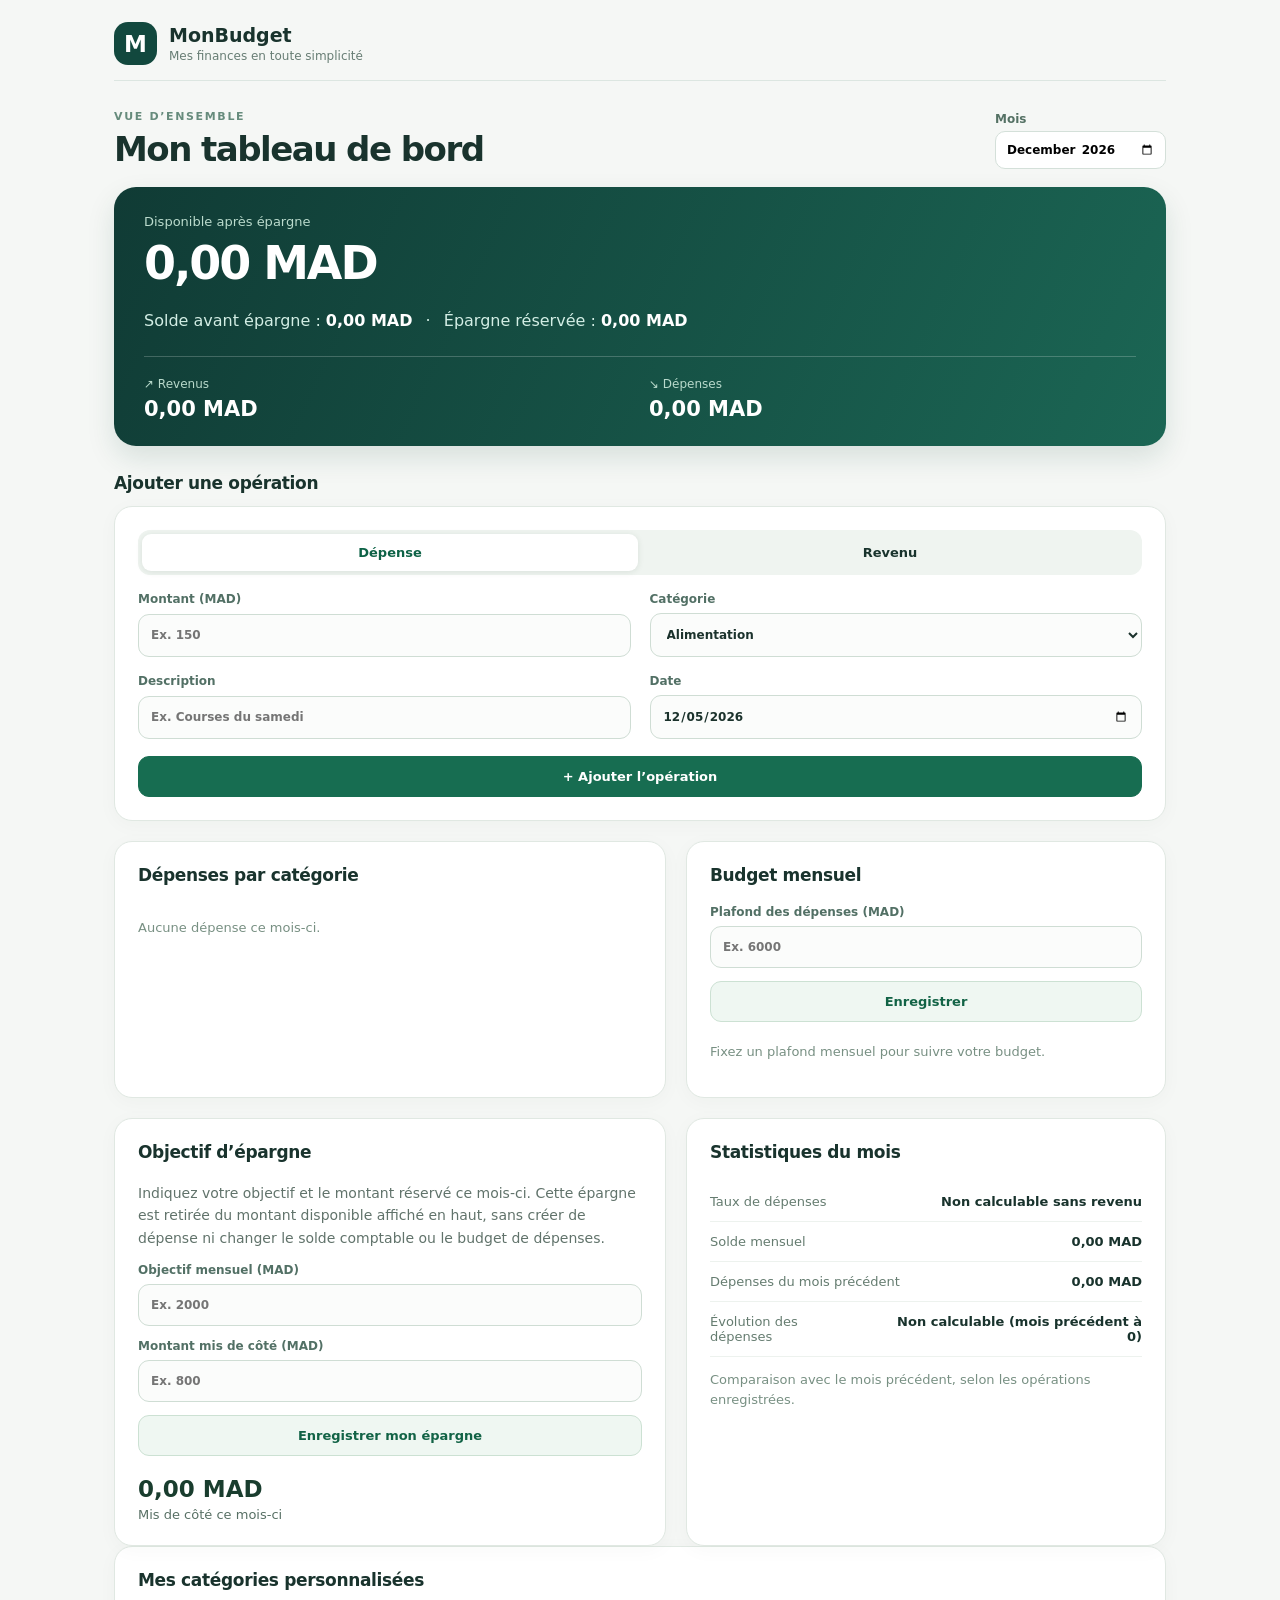
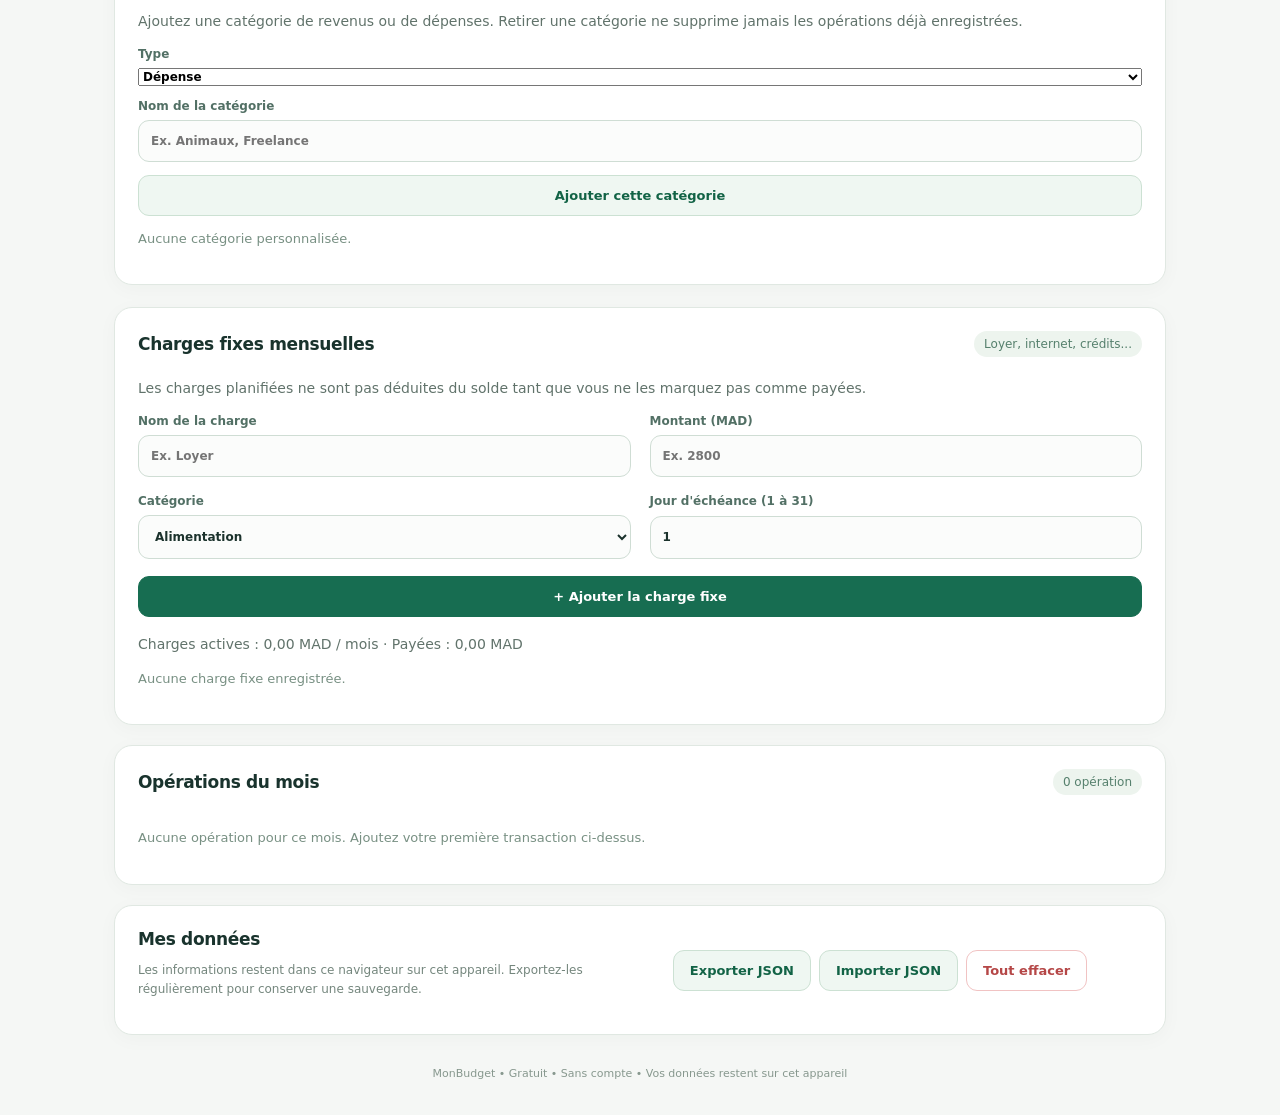
==== index.html @ 19fc78a8 "MonBudget v1.5: in-app editing and synced recurring payments" ====
<!doctype html>
<html lang="fr">
<head>
  <meta charset="utf-8">
  <meta name="viewport" content="width=device-width, initial-scale=1, viewport-fit=cover">
  <meta name="theme-color" content="#103b35">
  <meta name="description" content="MonBudget : revenus, dépenses et budgets mensuels, sans abonnement.">
  <meta name="apple-mobile-web-app-capable" content="yes">
  <meta name="apple-mobile-web-app-status-bar-style" content="default">
  <meta name="apple-mobile-web-app-title" content="MonBudget">
  <link rel="manifest" href="./manifest.webmanifest">
  <link rel="icon" href="./icons/icon-192.png" sizes="192x192">
  <link rel="apple-touch-icon" href="./icons/icon-192.png">
  <link rel="stylesheet" href="./styles.css">
  <title>MonBudget — finances personnelles v1.5</title>
  <script src="./app.js" defer></script>
</head>
<body>
  <div class="app-shell">
    <header class="topbar">
      <div class="brand-mark" aria-hidden="true">M</div>
      <div><strong>MonBudget</strong><small>Mes finances en toute simplicité</small></div>
      <button class="icon-btn" id="installBtn" hidden type="button">Installer</button>
    </header>
    <main>
      <section class="headline">
        <div><p class="eyebrow">VUE D’ENSEMBLE</p><h1>Mon tableau de bord</h1></div>
        <label class="month-wrap">Mois <input id="month" type="month" aria-label="Mois à afficher"></label>
      </section>
      <section class="hero" aria-label="Solde mensuel">
        <div class="hero-label">Disponible après épargne</div><div class="hero-value" id="availableBalance">0,00 MAD</div><div class="hero-detail">Solde avant épargne : <strong id="balance">0,00 MAD</strong> <span aria-hidden="true">·</span> Épargne réservée : <strong id="reservedSavings">0,00 MAD</strong></div>
        <div class="hero-pair"><div><span>↗ Revenus</span><strong id="incomeTotal">0,00 MAD</strong></div><div><span>↘ Dépenses</span><strong id="expenseTotal">0,00 MAD</strong></div></div>
      </section>
      <div class="section-title"><h2>Ajouter une opération</h2></div>
      <form id="transactionForm" class="panel form-grid">
        <div class="segmented" role="group" aria-label="Type d'opération">
          <label><input type="radio" name="type" value="expense" checked><span>Dépense</span></label>
          <label><input type="radio" name="type" value="income"><span>Revenu</span></label>
        </div>
        <label>Montant (MAD)<input id="amount" name="amount" type="number" min="0.01" step="0.01" inputmode="decimal" placeholder="Ex. 150" required></label>
        <label>Catégorie<select id="category" name="category" required></select></label>
        <label>Description<input id="description" name="description" type="text" maxlength="100" placeholder="Ex. Courses du samedi"></label>
        <label>Date<input id="date" name="date" type="date" required></label>
        <button class="primary" type="submit">+ Ajouter l’opération</button>
        <p id="formMessage" class="form-message" role="status" aria-live="polite"></p>
      </form>
      <section class="two-cols">
        <div class="panel"><div class="section-title compact"><h2>Dépenses par catégorie</h2></div><div id="categoryChart" class="category-chart"></div></div>
        <div class="panel"><div class="section-title compact"><h2>Budget mensuel</h2></div>
          <form id="budgetForm" class="budget-form"><label>Plafond des dépenses (MAD)<input id="budgetAmount" min="0" step="0.01" type="number" inputmode="decimal" placeholder="Ex. 6000"></label><button type="submit" class="secondary">Enregistrer</button></form>
          <div id="budgetStatus" class="budget-status"></div>
        </div>
      </section>
      <section class="two-cols improvements">
        <div class="panel"><div class="section-title compact"><h2>Objectif d’épargne</h2></div>
          <p class="recurring-help">Indiquez votre objectif et le montant réservé ce mois-ci. Cette épargne est retirée du montant disponible affiché en haut, sans créer de dépense ni changer le solde comptable ou le budget de dépenses.</p>
          <form id="savingsForm" class="budget-form">
            <label>Objectif mensuel (MAD)<input id="savingsGoal" type="number" min="0" step="0.01" inputmode="decimal" placeholder="Ex. 2000"></label>
            <label>Montant mis de côté (MAD)<input id="savingsSaved" type="number" min="0" step="0.01" inputmode="decimal" placeholder="Ex. 800"></label>
            <button class="secondary" type="submit">Enregistrer mon épargne</button>
          </form><p id="savingsMessage" class="form-message" role="status" aria-live="polite"></p><div id="savingsStatus" class="budget-status" aria-live="polite"></div>
        </div>
        <div class="panel"><div class="section-title compact"><h2>Statistiques du mois</h2></div>
          <div id="monthlyStats" class="monthly-stats" aria-live="polite"></div>
        </div>
      </section>
      <section class="panel" aria-label="Catégories personnalisées"><div class="section-title compact"><h2>Mes catégories personnalisées</h2></div><p class="recurring-help">Ajoutez une catégorie de revenus ou de dépenses. Retirer une catégorie ne supprime jamais les opérations déjà enregistrées.</p><form id="customCategoryForm" class="budget-form"><label>Type<select id="customCategoryType"><option value="expense">Dépense</option><option value="income">Revenu</option></select></label><label>Nom de la catégorie<input id="customCategoryName" maxlength="60" required placeholder="Ex. Animaux, Freelance"></label><button class="secondary" type="submit">Ajouter cette catégorie</button></form><div id="customCategoriesList"></div></section>
      <section class="panel recurring-panel" aria-label="Charges fixes mensuelles">
        <div class="section-title compact"><h2>Charges fixes mensuelles</h2><span class="count">Loyer, internet, crédits...</span></div>
        <p class="recurring-help">Les charges planifiées ne sont pas déduites du solde tant que vous ne les marquez pas comme payées.</p>
        <form id="recurringForm" class="form-grid">
          <label>Nom de la charge<input id="recurringName" required maxlength="80" placeholder="Ex. Loyer"></label>
          <label>Montant (MAD)<input id="recurringAmount" type="number" inputmode="decimal" step="0.01" min="0.01" required placeholder="Ex. 2800"></label>
          <label>Catégorie<select id="recurringCategory"></select></label>
          <label>Jour d'échéance (1 à 31)<input id="recurringDay" type="number" min="1" max="31" value="1" required></label>
          <button class="primary" type="submit">+ Ajouter la charge fixe</button>
        </form>
        <p id="recurringMessage" role="status" aria-live="polite"></p>
        <div id="recurringList" class="recurring-list"></div>
      </section>
      <section class="panel transactions-panel"><div class="section-title compact"><h2>Opérations du mois</h2><span id="count" class="count"></span></div>
        <div id="transactions" class="transactions"></div>
      </section>
      <section class="panel settings"><div><h2>Mes données</h2><p>Les informations restent dans ce navigateur sur cet appareil. Exportez-les régulièrement pour conserver une sauvegarde.</p></div>
        <div class="settings-actions"><button id="exportBtn" class="secondary" type="button">Exporter JSON</button><label class="secondary file-button" for="importFile">Importer JSON</label><input id="importFile" type="file" accept=".json,application/json" hidden><button id="clearBtn" class="danger" type="button">Tout effacer</button></div>
        <p id="dataMessage" role="status" aria-live="polite"></p>
      </section>
    </main>
    <footer>MonBudget • Gratuit • Sans compte • Vos données restent sur cet appareil</footer>
  </div>
</body>
</html>
---- styles.css ----
:root{font-family:Inter,system-ui,-apple-system,BlinkMacSystemFont,"Segoe UI",sans-serif;color:#19332d;background:#f5f7f5;font-synthesis:none}*{box-sizing:border-box}body{margin:0}button,input,select{font:inherit}button{cursor:pointer}button:focus-visible,input:focus-visible,select:focus-visible{outline:3px solid #e7aa3c;outline-offset:2px}.app-shell{max-width:1100px;margin:auto;padding:0 24px}.topbar{display:flex;align-items:center;gap:12px;padding:22px 0 15px;border-bottom:1px solid #dce6e1}.brand-mark{height:43px;width:43px;display:grid;place-items:center;border-radius:14px;background:#12483e;color:white;font-size:23px;font-weight:800}.topbar strong,.topbar small{display:block}.topbar strong{font-size:19px}.topbar small{font-size:12px;color:#677d74;margin-top:3px}.icon-btn{margin-left:auto;border:1px solid #c7d8cf;border-radius:10px;background:white;padding:9px 12px;font-weight:600}.headline{display:flex;align-items:end;justify-content:space-between;gap:18px;margin:29px 0 18px}.eyebrow{font-size:11px;letter-spacing:.15em;color:#668b7c;font-weight:800;margin:0 0 6px}h1{font-size:clamp(24px,3vw,34px);letter-spacing:-.045em;margin:0}h2{font-size:17px;letter-spacing:-.02em;margin:0}.month-wrap{font-size:12px;font-weight:700;color:#547164;display:grid;gap:5px}.month-wrap input{background:white;border:1px solid #d4e0d9;border-radius:10px;padding:10px;max-width:175px}.hero{background:linear-gradient(115deg,#103b35,#1b6654);color:white;border-radius:22px;padding:27px 30px 25px;box-shadow:0 12px 28px #104b3720}.hero-label{color:#bbdbcd;font-size:13px}.hero-value{font-size:clamp(31px,5vw,46px);font-weight:800;letter-spacing:-.045em;margin:7px 0 24px;overflow-wrap:anywhere}.hero-pair{display:grid;grid-template-columns:1fr 1fr;gap:18px;border-top:1px solid #ffffff35;padding-top:20px}.hero-pair div{display:grid;gap:6px}.hero-pair span{font-size:12px;color:#b9dacc}.hero-pair strong{font-size:clamp(16px,2.4vw,21px)}.section-title{display:flex;justify-content:space-between;align-items:center;margin:27px 0 13px}.section-title.compact{margin:0 0 20px}.panel{background:white;border-radius:18px;border:1px solid #e0e8e2;padding:23px;box-shadow:0 4px 20px #193a2708}.form-grid{display:grid;grid-template-columns:repeat(2,minmax(0,1fr));gap:17px 19px}.form-grid label:not(.segmented label),.budget-form label{display:grid;gap:7px;font-size:12px;color:#527065;font-weight:700}.form-grid input:not([type=radio]),.form-grid select,.budget-form input{width:100%;background:#fbfcfb;border:1px solid #cfddd4;border-radius:11px;padding:13px 12px;color:#1b322c;min-width:0}.segmented{grid-column:1/-1;display:grid;grid-template-columns:1fr 1fr;background:#eff4f0;border-radius:12px;padding:4px;gap:4px}.segmented label{position:relative;text-align:center}.segmented input{position:absolute;opacity:0}.segmented span{display:block;padding:11px;border-radius:9px;font-weight:700;font-size:13px}.segmented input:checked+span{background:white;box-shadow:0 1px 6px #203e281a;color:#0d6246}.segmented input:focus-visible+span{outline:3px solid #e7aa3c}.primary,.secondary,.danger{border-radius:11px;padding:12px 16px;font-weight:700;font-size:13px}.primary{grid-column:1/-1;background:#176d51;border:1px solid #176d51;color:white}.primary:hover{background:#105940}.secondary{background:#eff7f2;color:#126346;border:1px solid #cce1d3}.danger{background:white;color:#b54747;border:1px solid #f1c3c3}.form-message{grid-column:1/-1;margin:0;font-size:13px;color:#176d51;min-height:0}.form-message:empty{display:none}.two-cols{display:grid;grid-template-columns:1.15fr 1fr;gap:20px;margin-top:20px}.category-chart{display:grid;gap:15px}.chart-item{display:grid;gap:7px}.chart-meta{display:flex;align-items:center;justify-content:space-between;gap:8px;font-size:13px}.chart-meta strong{font-size:12px}.track{height:9px;background:#edf2ee;border-radius:20px;overflow:hidden}.track-fill{height:100%;border-radius:20px;background:#218567}.budget-form{display:grid;gap:13px}.budget-status{margin-top:20px;font-size:13px;color:#587065}.budget-status strong{display:block;font-size:23px;color:#193d2e;margin-bottom:5px}.budget-status .track{margin-top:12px}.budget-status .over{background:#d95151}.transactions-panel{margin-top:20px}.count{background:#edf4ee;color:#56806d;font-size:12px;padding:6px 10px;border-radius:20px}.transactions{display:grid}.transaction{display:flex;align-items:center;gap:12px;border-top:1px solid #edf2ef;padding:13px 0}.transaction:first-child{border-top:0}.txn-icon{width:40px;height:40px;border-radius:12px;display:grid;place-items:center;background:#edf5ef;font-size:18px;flex-shrink:0}.txn-info{flex:1;min-width:0}.txn-info strong{display:block;font-size:13px;overflow-wrap:anywhere}.txn-info small{display:block;color:#799085;margin-top:5px;font-size:11px}.txn-value{font-size:13px;font-weight:800;white-space:nowrap}.txn-value.income{color:#15815d}.txn-value.expense{color:#b05f4b}.delete-btn{background:transparent;color:#7d9389;border:0;padding:8px;font-size:18px}.empty{color:#789083;font-size:13px;line-height:1.5}.settings{margin:20px 0;display:flex;justify-content:space-between;gap:22px;flex-wrap:wrap}.settings p{color:#74867d;font-size:12px;line-height:1.6;max-width:480px}.settings-actions{display:flex;align-items:center;flex-wrap:wrap;gap:8px}.file-button{display:inline-block;cursor:pointer}footer{text-align:center;font-size:11px;color:#87988e;padding:12px 0 35px}@media(max-width:680px){.app-shell{padding:0 15px}.topbar{padding-top:15px}.headline{align-items:start;flex-direction:column;margin:24px 0 18px}.month-wrap{width:100%}.month-wrap input{max-width:none;width:100%}.hero{padding:24px 21px}.hero-pair{gap:8px}.form-grid,.two-cols{grid-template-columns:1fr}.panel{padding:18px}.settings-actions{width:100%}.settings-actions>*{flex:1;text-align:center}.txn-value{font-size:12px}.transaction{gap:8px}.txn-icon{width:34px;height:34px}}@media(prefers-reduced-motion:no-preference){button,.track-fill{transition:background .2s ease,width .25s ease}}

.recurring-panel{margin-top:22px}.recurring-help{color:#61736b;font-size:14px;line-height:1.6}.recurring-list{margin-top:16px}.recurring-item{display:flex;align-items:center;justify-content:space-between;gap:14px;padding:16px 0;border-top:1px solid #e5eae7}.recurring-details{display:grid;gap:5px}.recurring-details small{color:#65766e}.recurring-actions{display:flex;gap:7px;flex-wrap:wrap;justify-content:flex-end}.recurring-actions button{font-size:12px;padding:8px 10px}.recurring-actions button:disabled{opacity:.55;cursor:default}@media(max-width:700px){.recurring-item{align-items:flex-start;flex-direction:column}.recurring-actions{justify-content:flex-start}}

.improvements{margin-top:20px}.monthly-stats{display:grid;gap:0}.stat-row{display:flex;align-items:baseline;justify-content:space-between;gap:14px;padding:12px 0;border-bottom:1px solid #edf2ee;font-size:13px}.stat-row span{color:#657c70}.stat-row strong{text-align:right;font-weight:750}.monthly-stats .empty{margin-bottom:0}

.hero-detail{font-size:clamp(13px,2.5vw,16px);color:#d3eee5;margin:-6px 0 22px;line-height:1.6}.hero-detail strong{color:#fff}.hero-detail span{padding:0 8px}@media(max-width:600px){.hero-detail span{display:none}.hero-detail strong{display:inline-block;margin-right:12px}}

.category-custom-row{display:flex;justify-content:space-between;align-items:center;gap:12px;padding:10px 0;border-bottom:1px solid #e4ebe7}.category-custom-row button{width:auto;flex-shrink:0}
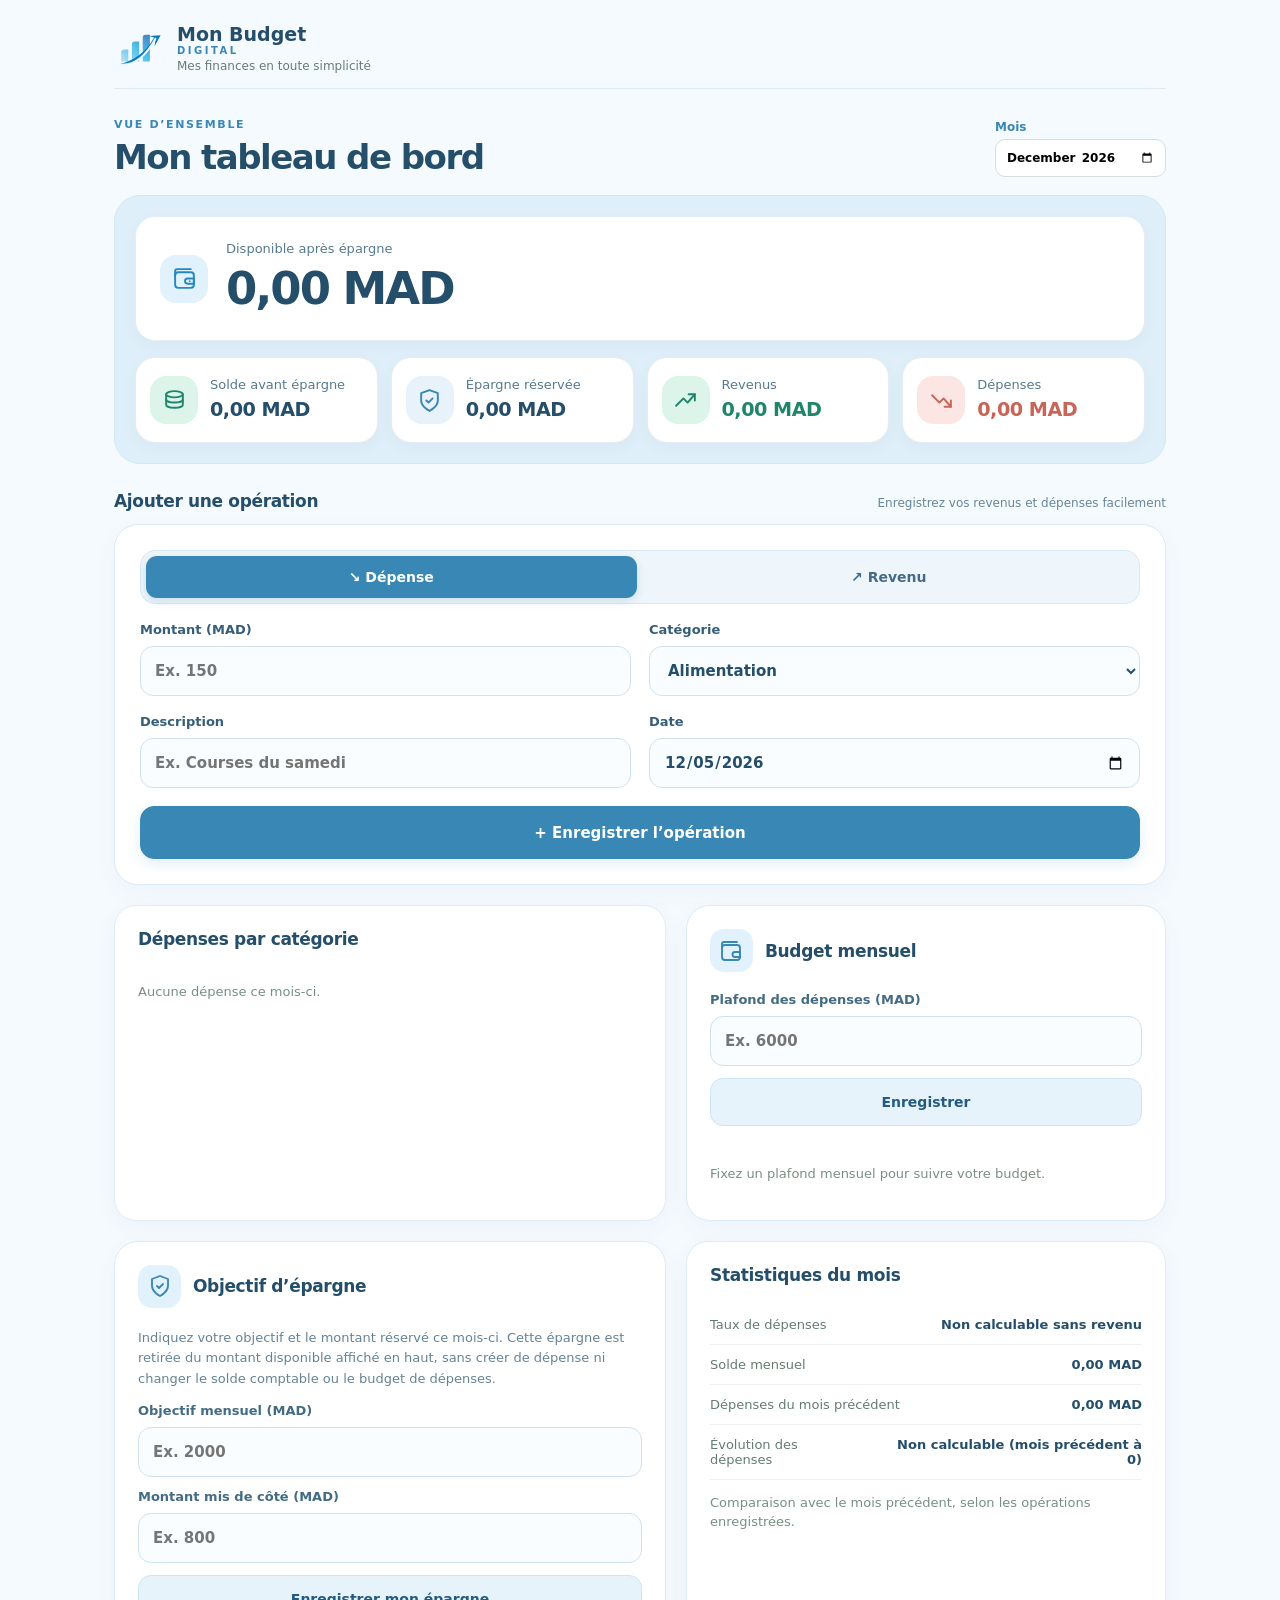
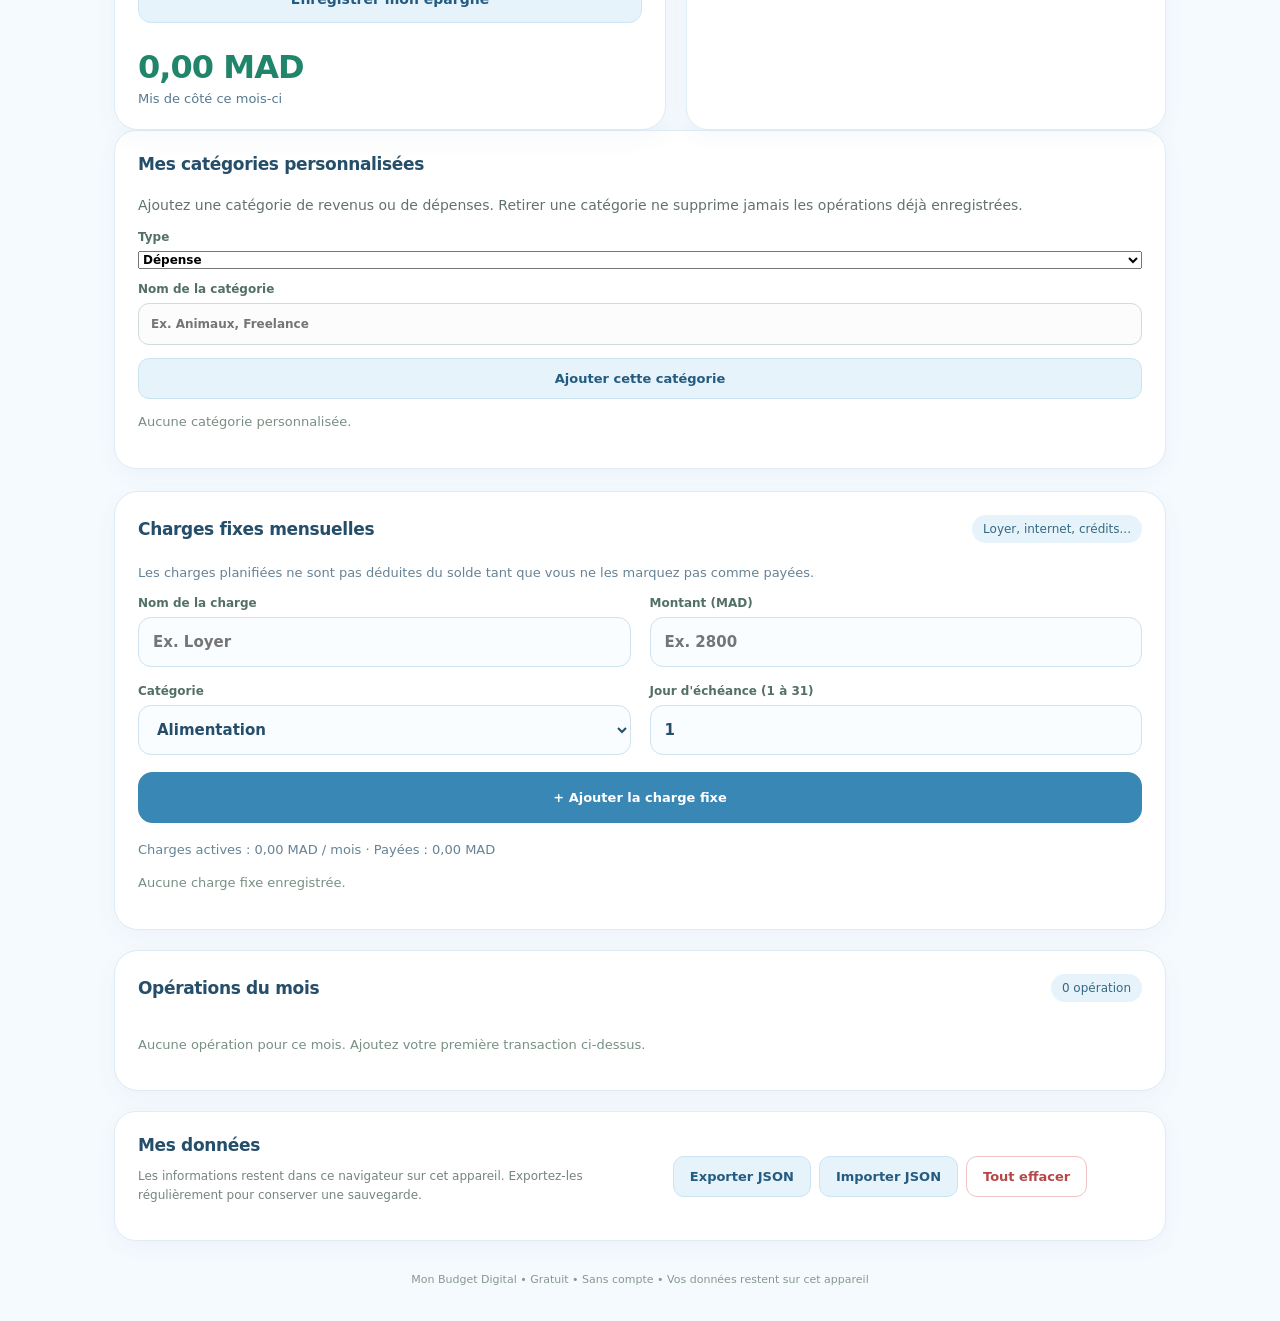
==== commit fb7a7fab: "Release Mon Budget Digital v1.6 mobile design, preserve data" ====
--- a/index.html
+++ b/index.html
@@ -3,23 +3,26 @@
 <head>
   <meta charset="utf-8">
   <meta name="viewport" content="width=device-width, initial-scale=1, viewport-fit=cover">
-  <meta name="theme-color" content="#103b35">
-  <meta name="description" content="MonBudget : revenus, dépenses et budgets mensuels, sans abonnement.">
+  <meta name="theme-color" content="#f5fafe">
+  <meta name="description" content="Mon Budget Digital : revenus, dépenses, épargne et budgets personnels.">
   <meta name="apple-mobile-web-app-capable" content="yes">
   <meta name="apple-mobile-web-app-status-bar-style" content="default">
-  <meta name="apple-mobile-web-app-title" content="MonBudget">
+  <meta name="apple-mobile-web-app-title" content="Mon Budget Digital">
+  
+  
+  
   <link rel="manifest" href="./manifest.webmanifest">
-  <link rel="icon" href="./icons/icon-192.png" sizes="192x192">
+  <link rel="icon" type="image/svg+xml" href="./logo.svg">
   <link rel="apple-touch-icon" href="./icons/icon-192.png">
-  <link rel="stylesheet" href="./styles.css">
-  <title>MonBudget — finances personnelles v1.5</title>
-  <script src="./app.js" defer></script>
+  <link rel="stylesheet" href="./styles.css?v=1.6.8">
+  <title>Mon Budget Digital — finances personnelles v1.6</title>
+  <script src="./app.js?v=1.6.8" defer></script>
 </head>
 <body>
   <div class="app-shell">
     <header class="topbar">
-      <div class="brand-mark" aria-hidden="true">M</div>
-      <div><strong>MonBudget</strong><small>Mes finances en toute simplicité</small></div>
+      <div class="brand-mark" aria-hidden="true"><img src="./logo.svg" alt=""></div>
+      <div><strong>Mon Budget <span class="brand-digital">DIGITAL</span></strong><small>Mes finances en toute simplicité</small></div>
       <button class="icon-btn" id="installBtn" hidden type="button">Installer</button>
     </header>
     <main>
@@ -27,32 +30,40 @@
         <div><p class="eyebrow">VUE D’ENSEMBLE</p><h1>Mon tableau de bord</h1></div>
         <label class="month-wrap">Mois <input id="month" type="month" aria-label="Mois à afficher"></label>
       </section>
-      <section class="hero" aria-label="Solde mensuel">
-        <div class="hero-label">Disponible après épargne</div><div class="hero-value" id="availableBalance">0,00 MAD</div><div class="hero-detail">Solde avant épargne : <strong id="balance">0,00 MAD</strong> <span aria-hidden="true">·</span> Épargne réservée : <strong id="reservedSavings">0,00 MAD</strong></div>
-        <div class="hero-pair"><div><span>↗ Revenus</span><strong id="incomeTotal">0,00 MAD</strong></div><div><span>↘ Dépenses</span><strong id="expenseTotal">0,00 MAD</strong></div></div>
-      </section>
-      <div class="section-title"><h2>Ajouter une opération</h2></div>
-      <form id="transactionForm" class="panel form-grid">
+      <section class="hero mbd-cards" aria-label="Solde mensuel">
+  <div class="mbd-primary-card">
+    <span class="mbd-card-icon" aria-hidden="true"><svg viewBox="0 0 24 24" aria-hidden="true"><rect x="3" y="6" width="18" height="15" rx="3"/><path d="M3 9V5a2 2 0 0 1 2-2h13"/><path d="M15 12h6v5h-6a2 2 0 0 1 0-5Z"/><path d="M17 14.5h.01"/></svg></span>
+    <div class="mbd-card-content"><div class="hero-label">Disponible après épargne</div><div class="hero-value" id="availableBalance">0,00 MAD</div></div>
+  </div>
+  <div class="mbd-card-grid">
+    <div class="mbd-stat-card"><span class="mbd-card-icon balance-icon" aria-hidden="true"><svg viewBox="0 0 24 24" aria-hidden="true"><ellipse cx="12" cy="6" rx="8" ry="3"/><path d="M4 6v5c0 1.7 3.6 3 8 3s8-1.3 8-3V6"/><path d="M4 11v5c0 1.7 3.6 3 8 3s8-1.3 8-3v-5"/></svg></span><div class="mbd-card-content"><span>Solde avant épargne</span><strong id="balance">0,00 MAD</strong></div></div>
+    <div class="mbd-stat-card"><span class="mbd-card-icon saving-icon" aria-hidden="true"><svg viewBox="0 0 24 24" aria-hidden="true"><path d="M12 22s8-4 8-10V5l-8-3-8 3v7c0 6 8 10 8 10Z"/><path d="m9 12 2 2 4-4"/></svg></span><div class="mbd-card-content"><span>Épargne réservée</span><strong id="reservedSavings">0,00 MAD</strong></div></div>
+    <div class="mbd-stat-card"><span class="mbd-card-icon income-icon" aria-hidden="true"><svg viewBox="0 0 24 24" aria-hidden="true"><path d="m3 17 7-7 4 4 7-8"/><path d="M15 6h6v6"/></svg></span><div class="mbd-card-content"><span>Revenus</span><strong id="incomeTotal">0,00 MAD</strong></div></div>
+    <div class="mbd-stat-card"><span class="mbd-card-icon expense-icon" aria-hidden="true"><svg viewBox="0 0 24 24" aria-hidden="true"><path d="m3 7 7 7 4-4 7 8"/><path d="M15 18h6v-6"/></svg></span><div class="mbd-card-content"><span>Dépenses</span><strong id="expenseTotal">0,00 MAD</strong></div></div>
+  </div>
+</section>
+      <div class="section-title operation-title"><h2>Ajouter une opération</h2><span class="operation-subtitle">Enregistrez vos revenus et dépenses facilement</span></div>
+      <form id="transactionForm" class="panel form-grid operation-form">
         <div class="segmented" role="group" aria-label="Type d'opération">
-          <label><input type="radio" name="type" value="expense" checked><span>Dépense</span></label>
-          <label><input type="radio" name="type" value="income"><span>Revenu</span></label>
+          <label><input type="radio" name="type" value="expense" checked><span>↘ Dépense</span></label>
+          <label><input type="radio" name="type" value="income"><span>↗ Revenu</span></label>
         </div>
         <label>Montant (MAD)<input id="amount" name="amount" type="number" min="0.01" step="0.01" inputmode="decimal" placeholder="Ex. 150" required></label>
         <label>Catégorie<select id="category" name="category" required></select></label>
         <label>Description<input id="description" name="description" type="text" maxlength="100" placeholder="Ex. Courses du samedi"></label>
         <label>Date<input id="date" name="date" type="date" required></label>
-        <button class="primary" type="submit">+ Ajouter l’opération</button>
+        <button class="primary operation-submit" type="submit">+ Enregistrer l’opération</button>
         <p id="formMessage" class="form-message" role="status" aria-live="polite"></p>
       </form>
       <section class="two-cols">
         <div class="panel"><div class="section-title compact"><h2>Dépenses par catégorie</h2></div><div id="categoryChart" class="category-chart"></div></div>
-        <div class="panel"><div class="section-title compact"><h2>Budget mensuel</h2></div>
+        <div class="panel finance-panel finance-budget"><div class="section-title compact finance-heading"><span class="finance-heading-icon" aria-hidden="true"><svg viewBox="0 0 24 24"><rect x="3" y="6" width="18" height="15" rx="3"/><path d="M3 9V5a2 2 0 0 1 2-2h13"/><path d="M16 13h5v5h-5a2.5 2.5 0 0 1 0-5Z"/></svg></span><h2>Budget mensuel</h2></div>
           <form id="budgetForm" class="budget-form"><label>Plafond des dépenses (MAD)<input id="budgetAmount" min="0" step="0.01" type="number" inputmode="decimal" placeholder="Ex. 6000"></label><button type="submit" class="secondary">Enregistrer</button></form>
           <div id="budgetStatus" class="budget-status"></div>
         </div>
       </section>
       <section class="two-cols improvements">
-        <div class="panel"><div class="section-title compact"><h2>Objectif d’épargne</h2></div>
+        <div class="panel finance-panel finance-savings"><div class="section-title compact finance-heading"><span class="finance-heading-icon" aria-hidden="true"><svg viewBox="0 0 24 24"><path d="M12 22s8-4 8-10V5l-8-3-8 3v7c0 6 8 10 8 10Z"/><path d="m9 12 2 2 4-4"/></svg></span><h2>Objectif d’épargne</h2></div>
           <p class="recurring-help">Indiquez votre objectif et le montant réservé ce mois-ci. Cette épargne est retirée du montant disponible affiché en haut, sans créer de dépense ni changer le solde comptable ou le budget de dépenses.</p>
           <form id="savingsForm" class="budget-form">
             <label>Objectif mensuel (MAD)<input id="savingsGoal" type="number" min="0" step="0.01" inputmode="decimal" placeholder="Ex. 2000"></label>
@@ -65,7 +76,7 @@
         </div>
       </section>
       <section class="panel" aria-label="Catégories personnalisées"><div class="section-title compact"><h2>Mes catégories personnalisées</h2></div><p class="recurring-help">Ajoutez une catégorie de revenus ou de dépenses. Retirer une catégorie ne supprime jamais les opérations déjà enregistrées.</p><form id="customCategoryForm" class="budget-form"><label>Type<select id="customCategoryType"><option value="expense">Dépense</option><option value="income">Revenu</option></select></label><label>Nom de la catégorie<input id="customCategoryName" maxlength="60" required placeholder="Ex. Animaux, Freelance"></label><button class="secondary" type="submit">Ajouter cette catégorie</button></form><div id="customCategoriesList"></div></section>
-      <section class="panel recurring-panel" aria-label="Charges fixes mensuelles">
+      <section class="panel recurring-panel mbd-list-panel" aria-label="Charges fixes mensuelles">
         <div class="section-title compact"><h2>Charges fixes mensuelles</h2><span class="count">Loyer, internet, crédits...</span></div>
         <p class="recurring-help">Les charges planifiées ne sont pas déduites du solde tant que vous ne les marquez pas comme payées.</p>
         <form id="recurringForm" class="form-grid">
@@ -78,7 +89,7 @@
         <p id="recurringMessage" role="status" aria-live="polite"></p>
         <div id="recurringList" class="recurring-list"></div>
       </section>
-      <section class="panel transactions-panel"><div class="section-title compact"><h2>Opérations du mois</h2><span id="count" class="count"></span></div>
+      <section class="panel transactions-panel mbd-list-panel"><div class="section-title compact"><h2>Opérations du mois</h2><span id="count" class="count"></span></div>
         <div id="transactions" class="transactions"></div>
       </section>
       <section class="panel settings"><div><h2>Mes données</h2><p>Les informations restent dans ce navigateur sur cet appareil. Exportez-les régulièrement pour conserver une sauvegarde.</p></div>
@@ -86,7 +97,7 @@
         <p id="dataMessage" role="status" aria-live="polite"></p>
       </section>
     </main>
-    <footer>MonBudget • Gratuit • Sans compte • Vos données restent sur cet appareil</footer>
+    <footer>Mon Budget Digital • Gratuit • Sans compte • Vos données restent sur cet appareil</footer>
   </div>
 </body>
 </html>
--- a/styles.css
+++ b/styles.css
@@ -7,3 +7,32 @@
 .hero-detail{font-size:clamp(13px,2.5vw,16px);color:#d3eee5;margin:-6px 0 22px;line-height:1.6}.hero-detail strong{color:#fff}.hero-detail span{padding:0 8px}@media(max-width:600px){.hero-detail span{display:none}.hero-detail strong{display:inline-block;margin-right:12px}}
 
 .category-custom-row{display:flex;justify-content:space-between;align-items:center;gap:12px;padding:10px 0;border-bottom:1px solid #e4ebe7}.category-custom-row button{width:auto;flex-shrink:0}
+
+/* v1.5 : modal de modification */
+.edit-overlay{position:fixed;inset:0;z-index:1000;background:#102b25aa;display:flex;align-items:center;justify-content:center;padding:16px}.edit-dialog{background:#fff;color:#19332d;border-radius:18px;width:min(100%,500px);max-height:calc(100dvh - 32px);overflow:auto;box-shadow:0 25px 80px #0004}.edit-form{display:grid;gap:14px;padding:24px}.edit-heading{display:flex;align-items:center;justify-content:space-between;gap:10px}.edit-heading h2{font-size:21px}.edit-close{background:none;border:0;font-size:29px;color:#536e61;padding:0 6px}.edit-field{display:grid;gap:6px;color:#45695b;font-size:13px;font-weight:700}.edit-field input,.edit-field select{width:100%;min-width:0;border:1px solid #cbded2;border-radius:10px;background:#fbfcfb;padding:11px 12px;color:#19332d}.edit-note{font-size:13px;line-height:1.5;color:#587368;margin:0}.edit-error{color:#b54747;margin:0;font-size:13px}.edit-error:empty{display:none}.edit-actions{display:flex;justify-content:flex-end;gap:9px}.edit-actions .primary{grid-column:auto}@media(max-width:540px){.edit-form{padding:18px}.edit-actions>*{flex:1}}
+
+/* Mon Budget Digital 1.6 visual preview */
+:root{font-family:Poppins,Inter,system-ui,-apple-system,"Segoe UI",sans-serif;color:#254e6a;background:#f5fafe}body{background:#f5fafe}.brand-mark{background:#e7f5fd;width:51px;height:51px;border-radius:16px;overflow:hidden}.brand-mark img{width:100%;height:100%;display:block}.brand-digital{display:block;font-size:10px;letter-spacing:.25em;color:#3987b5;font-weight:800}.topbar{border-color:#dfebf3}.topbar strong{color:#254e6a}.eyebrow,.month-wrap{color:#3987b5}h1,h2{color:#254e6a}.hero{background:linear-gradient(125deg,#dfeff9,#cce7f7);color:#254e6a;box-shadow:0 10px 25px #2b70930d}.hero-label,.hero-pair span,.hero-detail{color:#456e86}.hero-detail strong{color:#254e6a}.hero-pair{border-color:#b8d6e8}.panel{border-color:#e0edf5;border-radius:22px;box-shadow:0 6px 22px #285a7c0c}.primary{background:#3987b5;border-color:#3987b5}.primary:hover{background:#28759d}.secondary{background:#e7f3fa;color:#245b80;border-color:#cbe4f2}.track{background:#e3f1f9}.track-fill{background:#3987b5}.txn-value.income{color:#20856b}.txn-value.expense{color:#c66558}.count,.txn-icon{background:#e5f2fb;color:#315e7b}.test-banner{margin:17px 0;border:1px solid #b6dbef;border-radius:13px;padding:12px 15px;background:#e8f5fe;color:#245b80;font-size:13px}.edit-dialog{color:#254e6a}.edit-field{color:#456e86}button:focus-visible,input:focus-visible,select:focus-visible{outline-color:#3987b5}
+
+/* v1.6.1 - cartes blanches mobiles */
+.hero.mbd-cards{background:#dfeff9;color:#254e6a;padding:20px;display:grid;gap:16px;box-shadow:none;border:1px solid #d0e8f6;border-radius:26px}.mbd-primary-card,.mbd-stat-card{background:#fff;border:1px solid #e4edf4;border-radius:20px;box-shadow:0 5px 15px #1f52790a}.mbd-primary-card{display:flex;align-items:center;gap:18px;padding:24px}.mbd-card-grid{display:grid;grid-template-columns:repeat(4,minmax(0,1fr));gap:13px}.mbd-stat-card{display:flex;align-items:center;gap:12px;min-width:0;padding:18px 14px}.mbd-card-icon{width:48px;height:48px;flex:0 0 48px;border-radius:16px;display:grid;place-items:center;background:#e2f2fc;color:#2588c1;font-size:27px;font-weight:700}.balance-icon,.income-icon{background:#dcf4e9;color:#20856b}.saving-icon{background:#e7f2fb;color:#3987b5}.expense-icon{background:#fbe6e4;color:#c66558}.mbd-card-content{min-width:0;display:grid;gap:6px}.mbd-card-content>span,.mbd-card-content>.hero-label{font-size:13px;font-weight:500;color:#567a90}.mbd-card-content>strong{font-size:clamp(14px,1.5vw,21px);line-height:1.3;letter-spacing:-.025em;color:#254e6a;overflow-wrap:anywhere}.mbd-card-content>.hero-value{margin:0;font-size:clamp(29px,4vw,45px);line-height:1.2;color:#254e6a}.mbd-stat-card:nth-child(3) strong{color:#20856b}.mbd-stat-card:nth-child(4) strong{color:#c66558}@media(max-width:950px){.mbd-card-grid{grid-template-columns:repeat(2,minmax(0,1fr))}}@media(max-width:540px){.hero.mbd-cards{padding:12px;gap:10px;border-radius:20px}.mbd-primary-card{padding:16px;gap:12px}.mbd-card-icon{width:39px;height:39px;flex-basis:39px;font-size:22px;border-radius:12px}.mbd-stat-card{padding:14px 10px;gap:8px;align-items:flex-start;flex-direction:column}.mbd-card-content>span{font-size:12px}.mbd-card-content>strong{font-size:clamp(13px,3.7vw,17px)}.mbd-primary-card .hero-value{font-size:clamp(25px,7vw,35px)}}
+
+/* Professional inline dashboard icons */
+.mbd-card-icon svg{width:25px;height:25px;fill:none;stroke:currentColor;stroke-width:1.85;stroke-linecap:round;stroke-linejoin:round;display:block}@media(max-width:540px){.mbd-card-icon svg{width:23px;height:23px}}
+
+/* v1.6.3 — mobile-first transaction entry styling */
+.operation-title{display:flex;flex-wrap:wrap;align-items:baseline;gap:7px 16px}.operation-subtitle{font-size:12px;color:#65869c}.operation-form{border-radius:24px;border:1px solid #dcebf5;background:#fff;box-shadow:0 8px 24px #24577c0b;padding:25px;gap:18px}.operation-form .segmented{background:#eff6fb;border:1px solid #d7e9f5;border-radius:15px;padding:5px;gap:7px}.operation-form .segmented span{border-radius:11px;font-size:14px;color:#456c86;padding:13px}.operation-form .segmented input:checked+span{background:#3987b5;color:#fff;box-shadow:0 3px 10px #3987b533}.operation-form .segmented input[value="income"]:checked+span{background:#20856b}.operation-form label:not(.segmented label){font-size:13px;color:#365e79;gap:9px}.operation-form input:not([type="radio"]),.operation-form select{min-height:50px;border:1px solid #d0e2ee;background:#fafdff;border-radius:13px;color:#254e6a;font-size:15px;padding:13px 14px}.operation-form input:focus,.operation-form select:focus{border-color:#3987b5;background:#fff}.operation-form .operation-submit{min-height:53px;border-radius:14px;background:#3987b5;color:#fff;font-size:15px;box-shadow:0 5px 13px #3987b525}.operation-form .operation-submit:hover{background:#28759d}@media(max-width:680px){.operation-title{display:block}.operation-subtitle{display:block;margin-top:6px;line-height:1.5}.operation-form{padding:18px 15px;gap:16px}.operation-form .segmented span{font-size:14px;padding:14px 8px}.operation-form .operation-submit{width:100%;min-height:54px}}
+
+/* v1.6.4 — budget and savings visual refresh, mobile-first */
+.finance-panel{border-radius:24px;background:#fff;border:1px solid #dcebf5;box-shadow:0 8px 24px #24577c0b}.finance-heading{display:flex;justify-content:flex-start;gap:12px;align-items:center;margin-bottom:20px}.finance-heading-icon{display:grid;place-items:center;width:43px;height:43px;border-radius:14px;background:#e2f2fc;color:#3987b5;flex-shrink:0}.finance-heading-icon svg{width:24px;height:24px;stroke:currentColor;stroke-width:1.85;stroke-linecap:round;stroke-linejoin:round;fill:none}.finance-savings .finance-heading-icon{background:#e2f2fc;color:#3987b5}.finance-panel .budget-form{gap:12px}.finance-panel .budget-form label{color:#436c84;font-size:13px;gap:9px}.finance-panel .budget-form input{min-height:50px;border-radius:13px;background:#fafdff;border:1px solid #d0e2ee;color:#254e6a;padding:13px 14px;font-size:15px}.finance-panel .budget-form button{min-height:48px;background:#e6f3fb;border:1px solid #cce6f5;border-radius:13px;color:#245b80;font-size:14px}.finance-panel .budget-status{padding-top:5px;color:#567a90}.finance-panel .budget-status strong{font-size:clamp(24px,3vw,32px);color:#254e6a;letter-spacing:-.03em}.finance-panel .budget-status .track{margin-top:14px;height:10px;background:#e3f1f9}.finance-budget .track-fill{background:#3987b5}.finance-savings .track-fill{background:#20856b}.finance-savings .budget-status strong{color:#20856b}.finance-progress-detail{display:flex;justify-content:space-between;gap:10px;flex-wrap:wrap;margin-top:11px;font-size:12px;color:#65869c}.finance-savings .recurring-help{font-size:13px;color:#668396;line-height:1.6}@media(max-width:680px){.finance-panel{padding:21px 18px}.finance-heading{margin-bottom:18px}.finance-heading-icon{width:42px;height:42px}.finance-progress-detail{font-size:11px;gap:5px}}
+
+/* v1.6.5 — white cards for monthly charges and operations; mobile-first */
+.mbd-list-panel{background:#fff;border:1px solid #dcebf5;border-radius:24px;box-shadow:0 8px 24px #24577c0b}.mbd-list-panel .section-title.compact{align-items:center;gap:12px;flex-wrap:wrap}.mbd-list-panel .section-title h2{color:#254e6a}.mbd-list-panel .count{background:#e7f3fb;color:#366983;border-radius:999px;padding:7px 11px}.mbd-list-panel .recurring-help{color:#668396;font-size:13px;line-height:1.55}.mbd-list-panel .form-grid label{color:#426b83;font-size:13px}.mbd-list-panel .form-grid input,.mbd-list-panel .form-grid select{min-height:50px;background:#fafdff;border:1px solid #d0e2ee;color:#254e6a;border-radius:13px;padding:13px 14px;font-size:15px}.mbd-list-panel .form-grid .primary{min-height:51px;border-radius:14px;background:#3987b5;border-color:#3987b5}.mbd-list-panel .recurring-list{margin-top:17px}.mbd-list-panel .recurring-item{border:1px solid #e0edf5;background:#fafdff;border-radius:17px;padding:16px;margin-top:11px;gap:14px}.mbd-list-panel .recurring-details strong{color:#254e6a;font-size:15px}.mbd-list-panel .recurring-details small{color:#65869c;font-size:12px}.mbd-list-panel .recurring-actions{justify-content:flex-start}.mbd-list-panel .recurring-actions button{border-radius:11px;min-height:40px;font-size:12px;padding:9px 12px}.mbd-list-panel .recurring-actions .secondary,.mbd-list-panel .transaction .secondary{background:#e8f4fb;border-color:#cce5f3;color:#245b80}.mbd-list-panel .recurring-actions .danger{background:#fff5f4;border-color:#f1d0cb;color:#b65148}.mbd-list-panel .transaction{background:#fafdff;border:1px solid #e0edf5;border-radius:17px;padding:15px;margin-top:11px;gap:11px}.mbd-list-panel .transaction:first-child{border:1px solid #e0edf5}.mbd-list-panel .txn-info strong{font-size:14px;color:#254e6a}.mbd-list-panel .txn-info small{font-size:12px;color:#65869c;line-height:1.4}.mbd-list-panel .txn-icon{background:#e5f2fb;border-radius:13px}.mbd-list-panel .txn-value{font-size:14px}.mbd-list-panel .txn-value.income{color:#20856b}.mbd-list-panel .txn-value.expense{color:#c66558}.mbd-list-panel .transaction .secondary{border-radius:11px;padding:10px 12px;min-height:40px}.mbd-list-panel .delete-btn{border-radius:10px;min-width:32px;min-height:38px;color:#ad716e}@media(max-width:680px){.mbd-list-panel{padding:20px 17px}.mbd-list-panel .recurring-item{align-items:stretch;flex-direction:column;padding:14px}.mbd-list-panel .recurring-actions{display:grid;grid-template-columns:repeat(2,minmax(0,1fr));gap:8px}.mbd-list-panel .recurring-actions button{width:100%;min-height:44px}.mbd-list-panel .transaction{display:grid;grid-template-columns:36px minmax(0,1fr) auto;gap:8px;padding:13px 11px}.mbd-list-panel .txn-icon{grid-row:1;grid-column:1;width:36px;height:36px}.mbd-list-panel .txn-info{grid-column:2/4;grid-row:1;align-self:center}.mbd-list-panel .txn-value{grid-column:1/4;grid-row:2;justify-self:start;white-space:normal}.mbd-list-panel .transaction .secondary{grid-column:2;grid-row:3;justify-self:stretch}.mbd-list-panel .delete-btn{grid-column:3;grid-row:3;justify-self:end}}
+
+/* v1.6.6 — predictable three-row operations, no side overflow */
+.mbd-list-panel .transaction{display:grid;grid-template-columns:44px minmax(0,1fr);grid-template-areas:"icon info" "amount amount" "actions actions";align-items:center;column-gap:12px;row-gap:12px;padding:16px;margin-top:12px;background:#fff;border:1px solid #dceaf4;border-radius:17px;min-width:0}.mbd-list-panel .txn-icon{grid-area:icon;width:44px;height:44px;display:grid;place-items:center;margin:0}.mbd-list-panel .txn-info{grid-area:info;min-width:0;overflow-wrap:anywhere}.mbd-list-panel .txn-info strong{display:block;font-size:15px;line-height:1.35}.mbd-list-panel .txn-info small{display:block;margin-top:4px;font-size:12px;line-height:1.5}.mbd-list-panel .txn-value{grid-area:amount;white-space:normal;justify-self:start;font-size:18px;font-weight:700;overflow-wrap:anywhere}.mbd-list-panel .txn-actions{grid-area:actions;display:flex;gap:10px;align-items:stretch;width:100%;min-width:0}.mbd-list-panel .txn-actions .secondary{flex:1;min-width:0;margin:0!important;min-height:45px;border-radius:12px}.mbd-list-panel .txn-actions .delete-btn{display:grid;place-items:center;flex:0 0 48px;width:48px;min-height:45px;border:1px solid #f0d2ce;background:#fff5f4;color:#b65148;border-radius:12px;font-size:16px;padding:8px}.mbd-list-panel .txn-actions .delete-btn svg{width:20px;height:20px;fill:none;stroke:currentColor;stroke-width:1.8;stroke-linecap:round;stroke-linejoin:round}@media(max-width:680px){.mbd-list-panel .transaction{grid-template-columns:42px minmax(0,1fr);grid-template-areas:"icon info" "amount amount" "actions actions";gap:11px;padding:14px}.mbd-list-panel .txn-icon{grid-column:auto;grid-row:auto;width:42px;height:42px}.mbd-list-panel .txn-info{grid-column:auto;grid-row:auto}.mbd-list-panel .txn-value{grid-column:auto;grid-row:auto}.mbd-list-panel .txn-actions .secondary{grid-column:auto;grid-row:auto}.mbd-list-panel .txn-actions .delete-btn{grid-column:auto;grid-row:auto}}
+
+/* v1.6.7 — prevent amount digits from stacking on mobile */
+.mbd-list-panel .transaction .txn-value{display:block!important;width:100%!important;max-width:100%!important;min-width:0!important;grid-area:amount!important;grid-column:1 / -1!important;grid-row:2!important;justify-self:stretch!important;align-self:start!important;white-space:nowrap!important;word-break:normal!important;overflow-wrap:normal!important;font-size:clamp(16px,4.5vw,21px)!important;line-height:1.35!important;letter-spacing:normal!important;}
+.mbd-list-panel .transaction .txn-actions{grid-area:actions!important;grid-column:1 / -1!important;grid-row:3!important;}
+@media(max-width:680px){.mbd-list-panel .transaction .txn-value{font-size:clamp(16px,4.5vw,20px)!important;}}
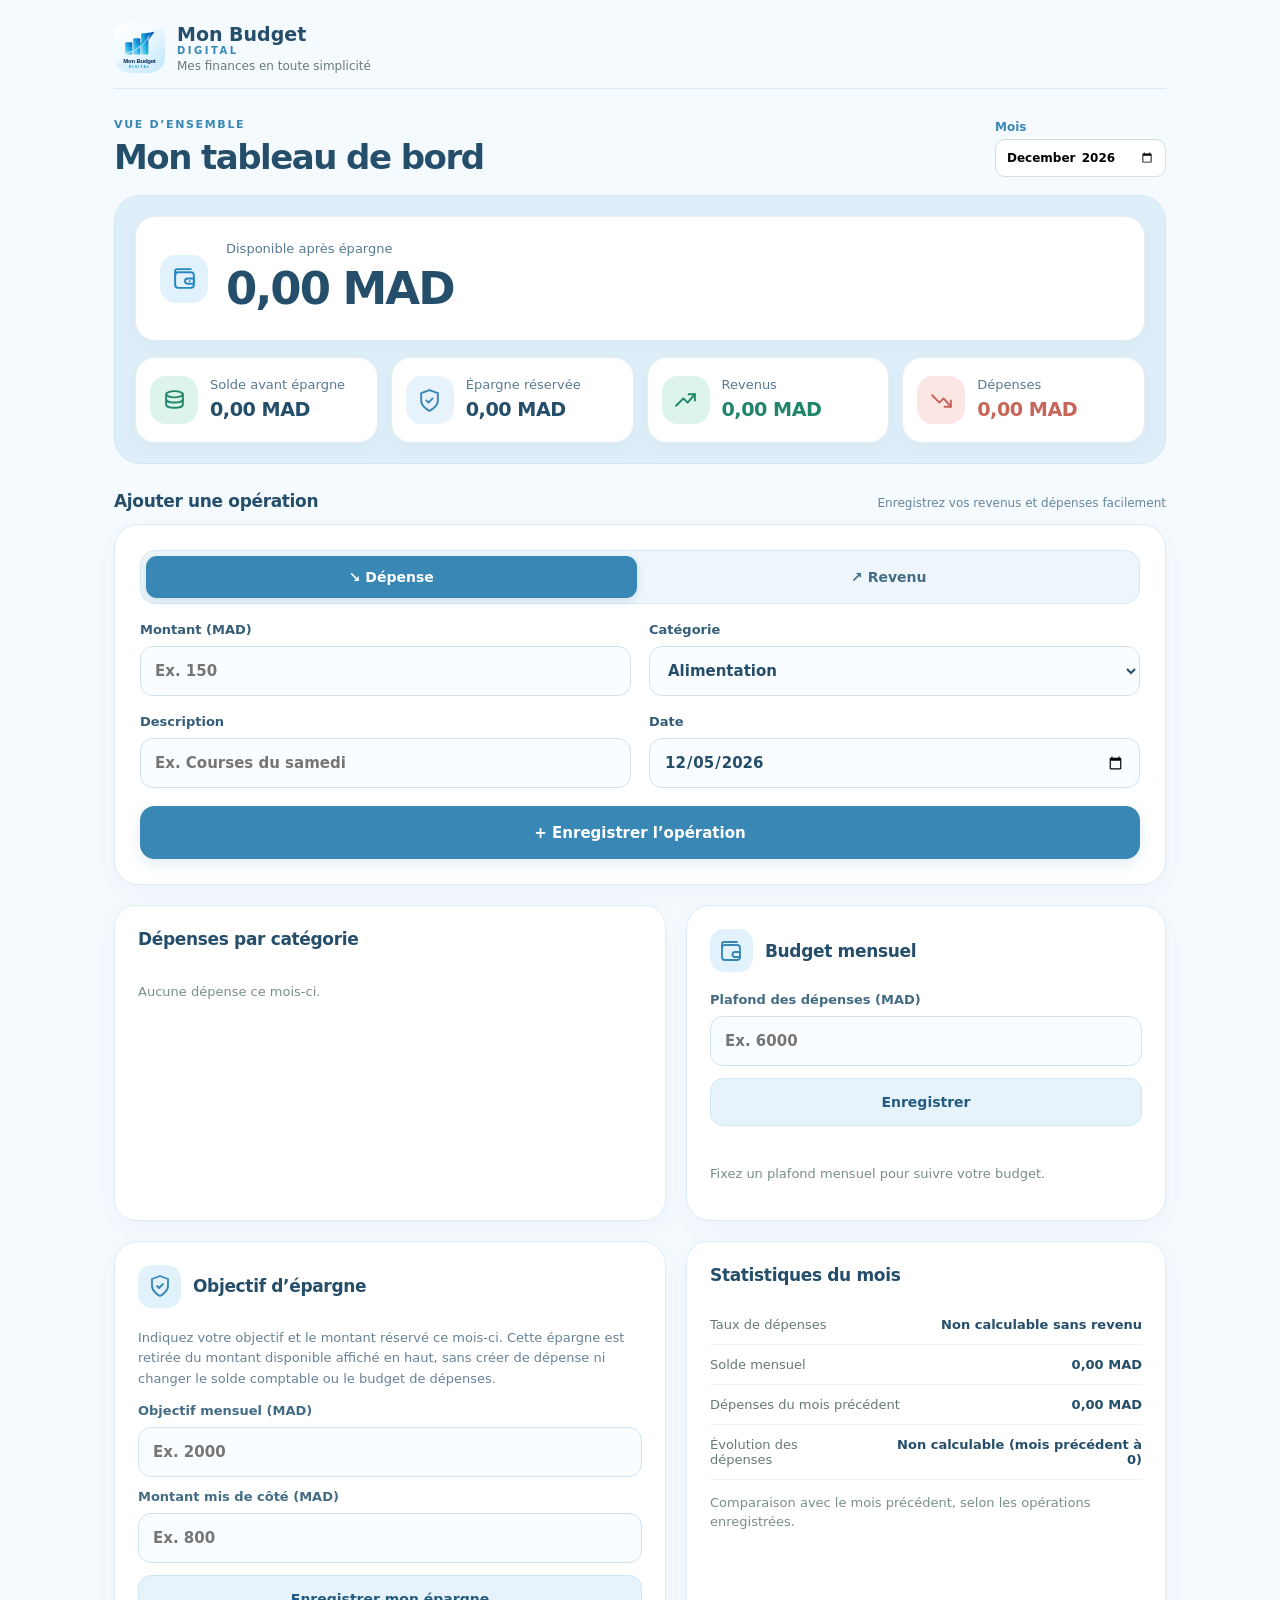
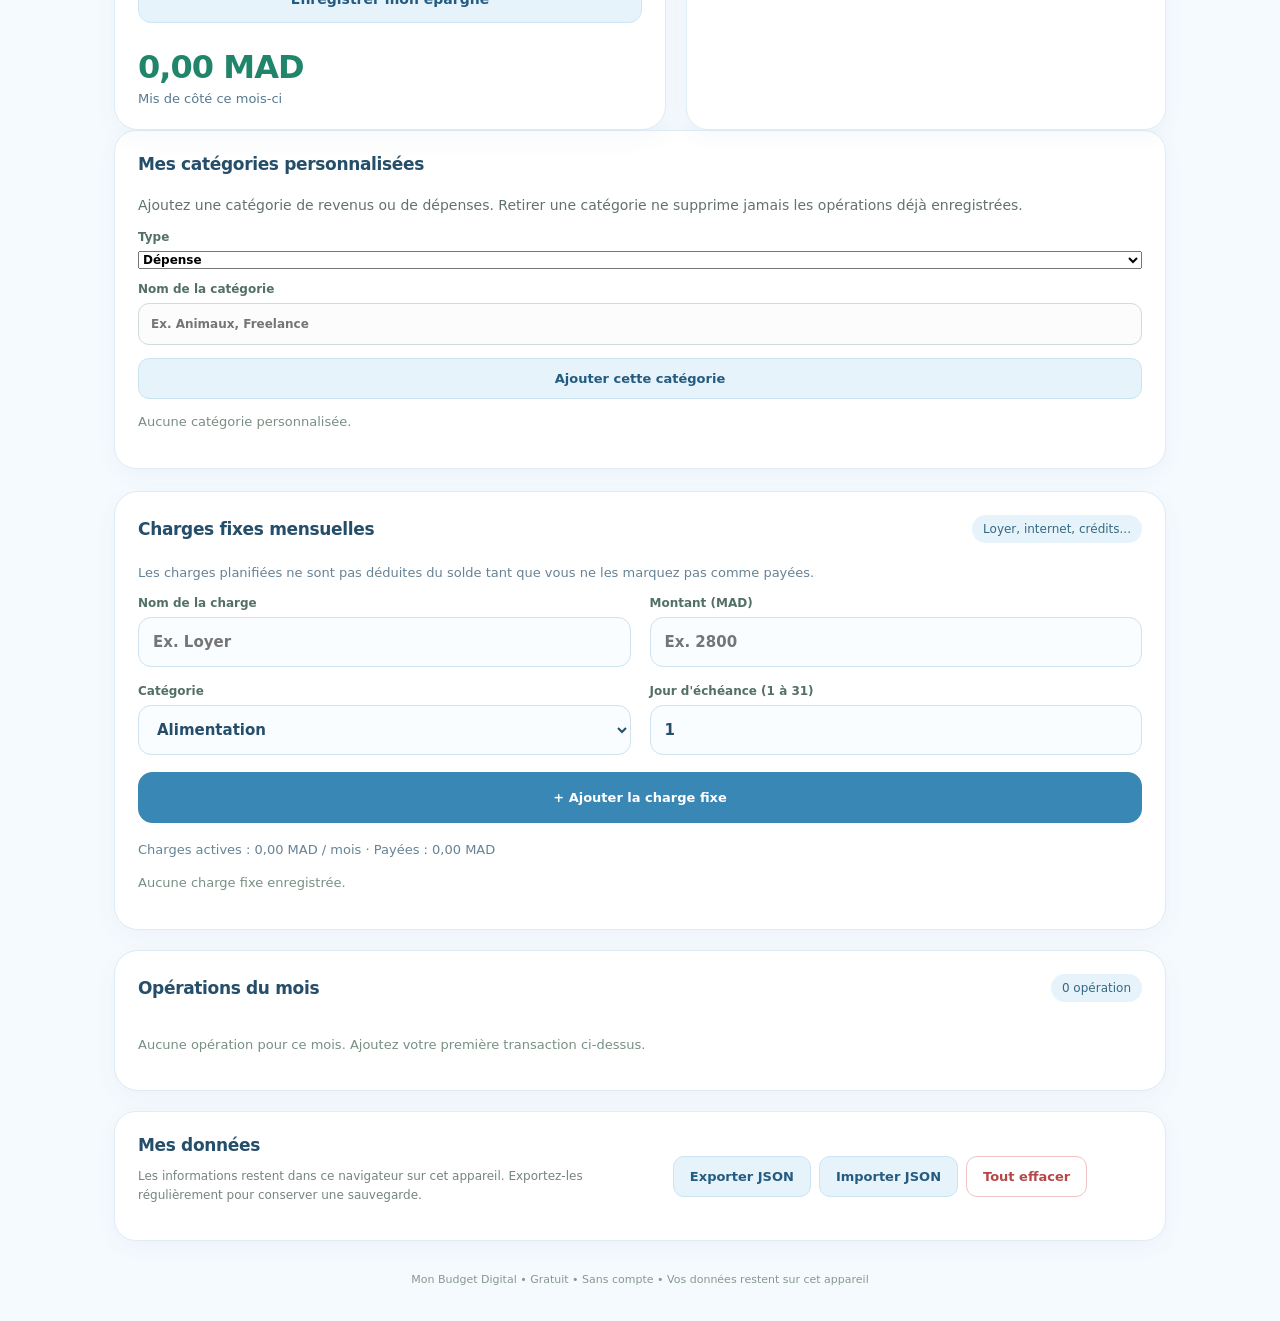
==== commit d1713b82: "Brand icon update: full Mon Budget DIGITAL SVG and refreshed installation metadata" ====
--- a/index.html
+++ b/index.html
@@ -11,9 +11,9 @@
   
   
   
-  <link rel="manifest" href="./manifest.webmanifest">
-  <link rel="icon" type="image/svg+xml" href="./logo.svg">
-  <link rel="apple-touch-icon" href="./icons/icon-192.png">
+  <link rel="manifest" href="./manifest.webmanifest?v=2">
+  <link rel="icon" type="image/svg+xml" href="./logo.svg?v=2">
+  <link rel="apple-touch-icon" href="./logo.svg?v=2">
   <link rel="stylesheet" href="./styles.css?v=1.6.8">
   <title>Mon Budget Digital — finances personnelles v1.6</title>
   <script src="./app.js?v=1.6.8" defer></script>
@@ -21,7 +21,7 @@
 <body>
   <div class="app-shell">
     <header class="topbar">
-      <div class="brand-mark" aria-hidden="true"><img src="./logo.svg" alt=""></div>
+      <div class="brand-mark" aria-hidden="true"><img src="./logo.svg?v=2" alt=""></div>
       <div><strong>Mon Budget <span class="brand-digital">DIGITAL</span></strong><small>Mes finances en toute simplicité</small></div>
       <button class="icon-btn" id="installBtn" hidden type="button">Installer</button>
     </header>
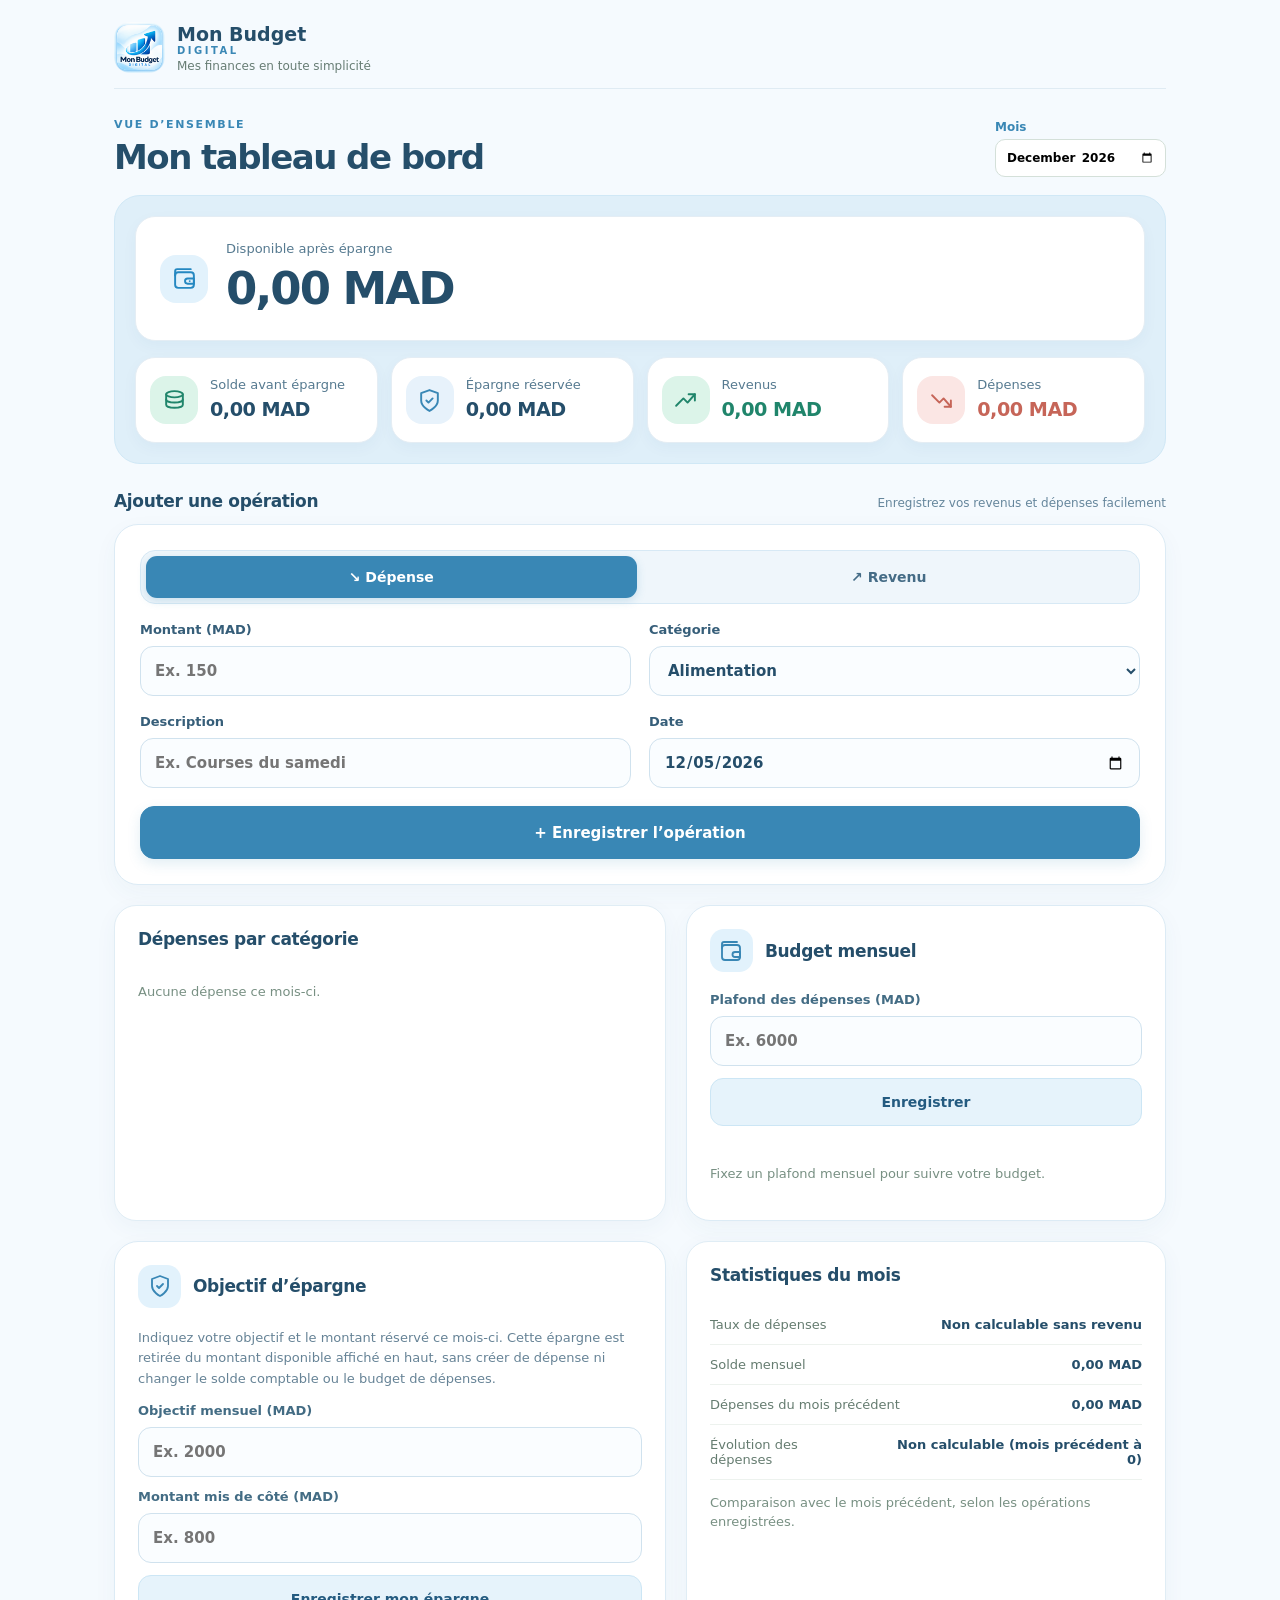
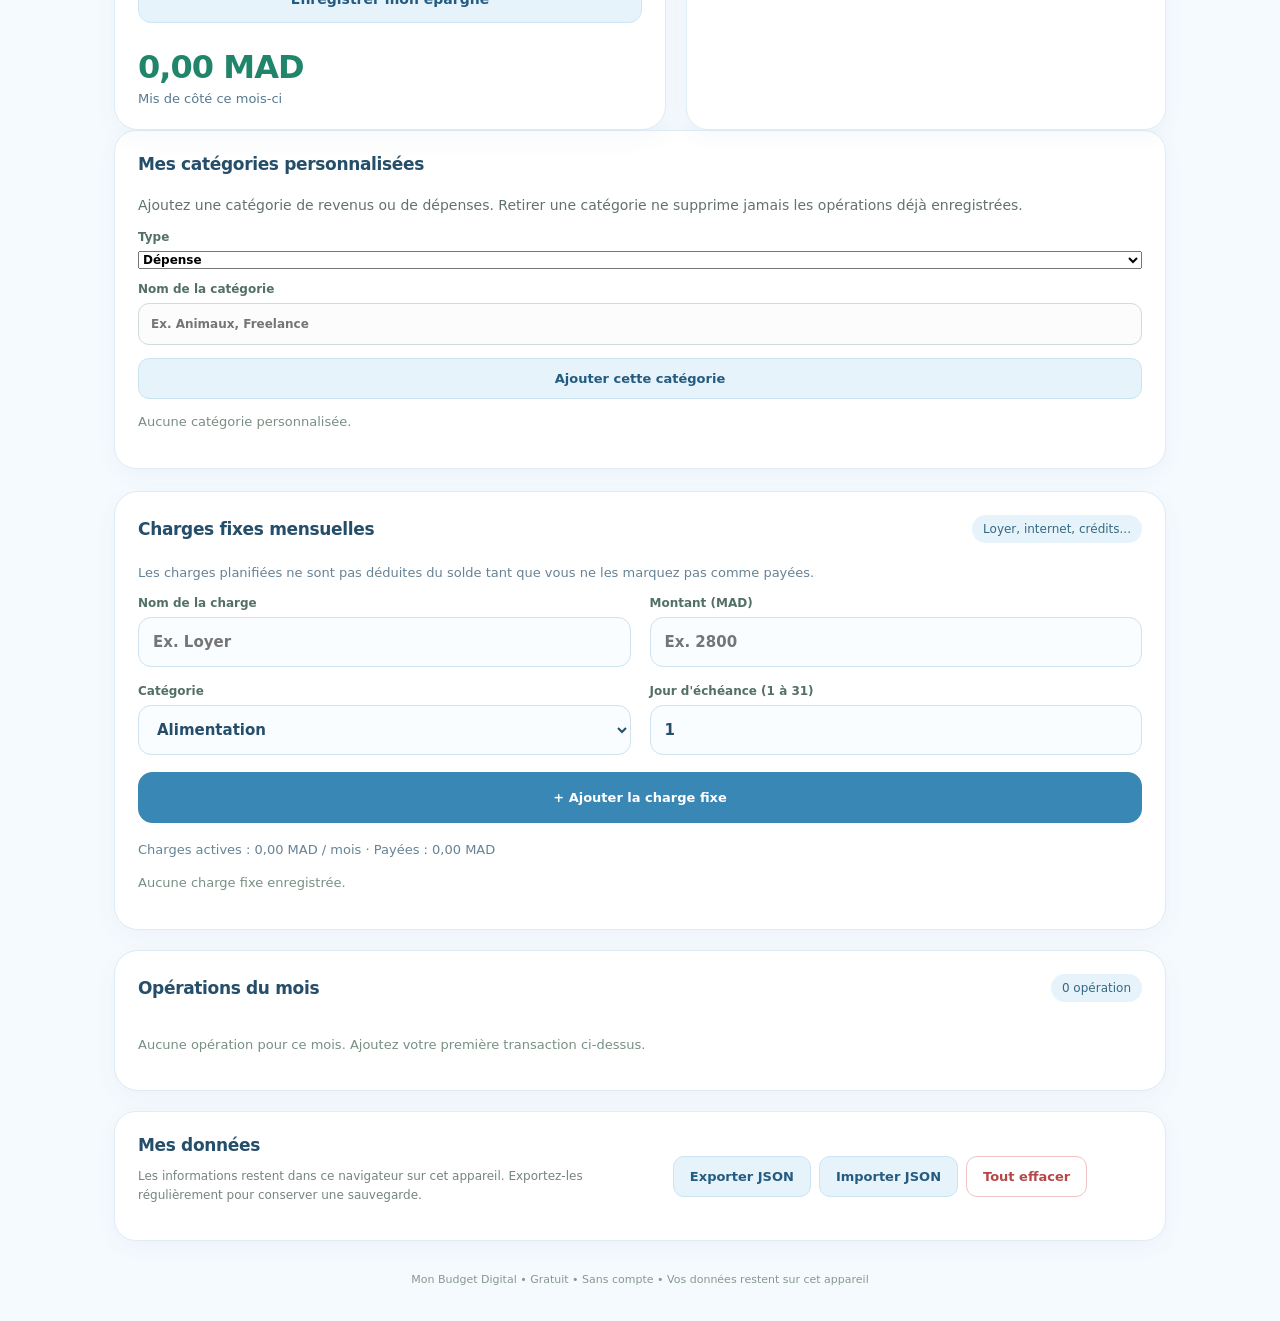
==== commit 91b34587: "Switch installation and app header to exact approved PNG logo" ====
--- a/index.html
+++ b/index.html
@@ -11,9 +11,9 @@
   
   
   
-  <link rel="manifest" href="./manifest.webmanifest?v=2">
-  <link rel="icon" type="image/svg+xml" href="./logo.svg?v=2">
-  <link rel="apple-touch-icon" href="./logo.svg?v=2">
+  <link rel="manifest" href="./manifest.webmanifest?v=4">
+  <link rel="icon" type="image/svg+xml" href="./icons/icon-192.png?v=4">
+  <link rel="apple-touch-icon" href="./icons/apple-touch-icon.png?v=4">
   <link rel="stylesheet" href="./styles.css?v=1.6.8">
   <title>Mon Budget Digital — finances personnelles v1.6</title>
   <script src="./app.js?v=1.6.8" defer></script>
@@ -21,7 +21,7 @@
 <body>
   <div class="app-shell">
     <header class="topbar">
-      <div class="brand-mark" aria-hidden="true"><img src="./logo.svg?v=2" alt=""></div>
+      <div class="brand-mark" aria-hidden="true"><img src="./icons/icon-192.png?v=4" alt=""></div>
       <div><strong>Mon Budget <span class="brand-digital">DIGITAL</span></strong><small>Mes finances en toute simplicité</small></div>
       <button class="icon-btn" id="installBtn" hidden type="button">Installer</button>
     </header>
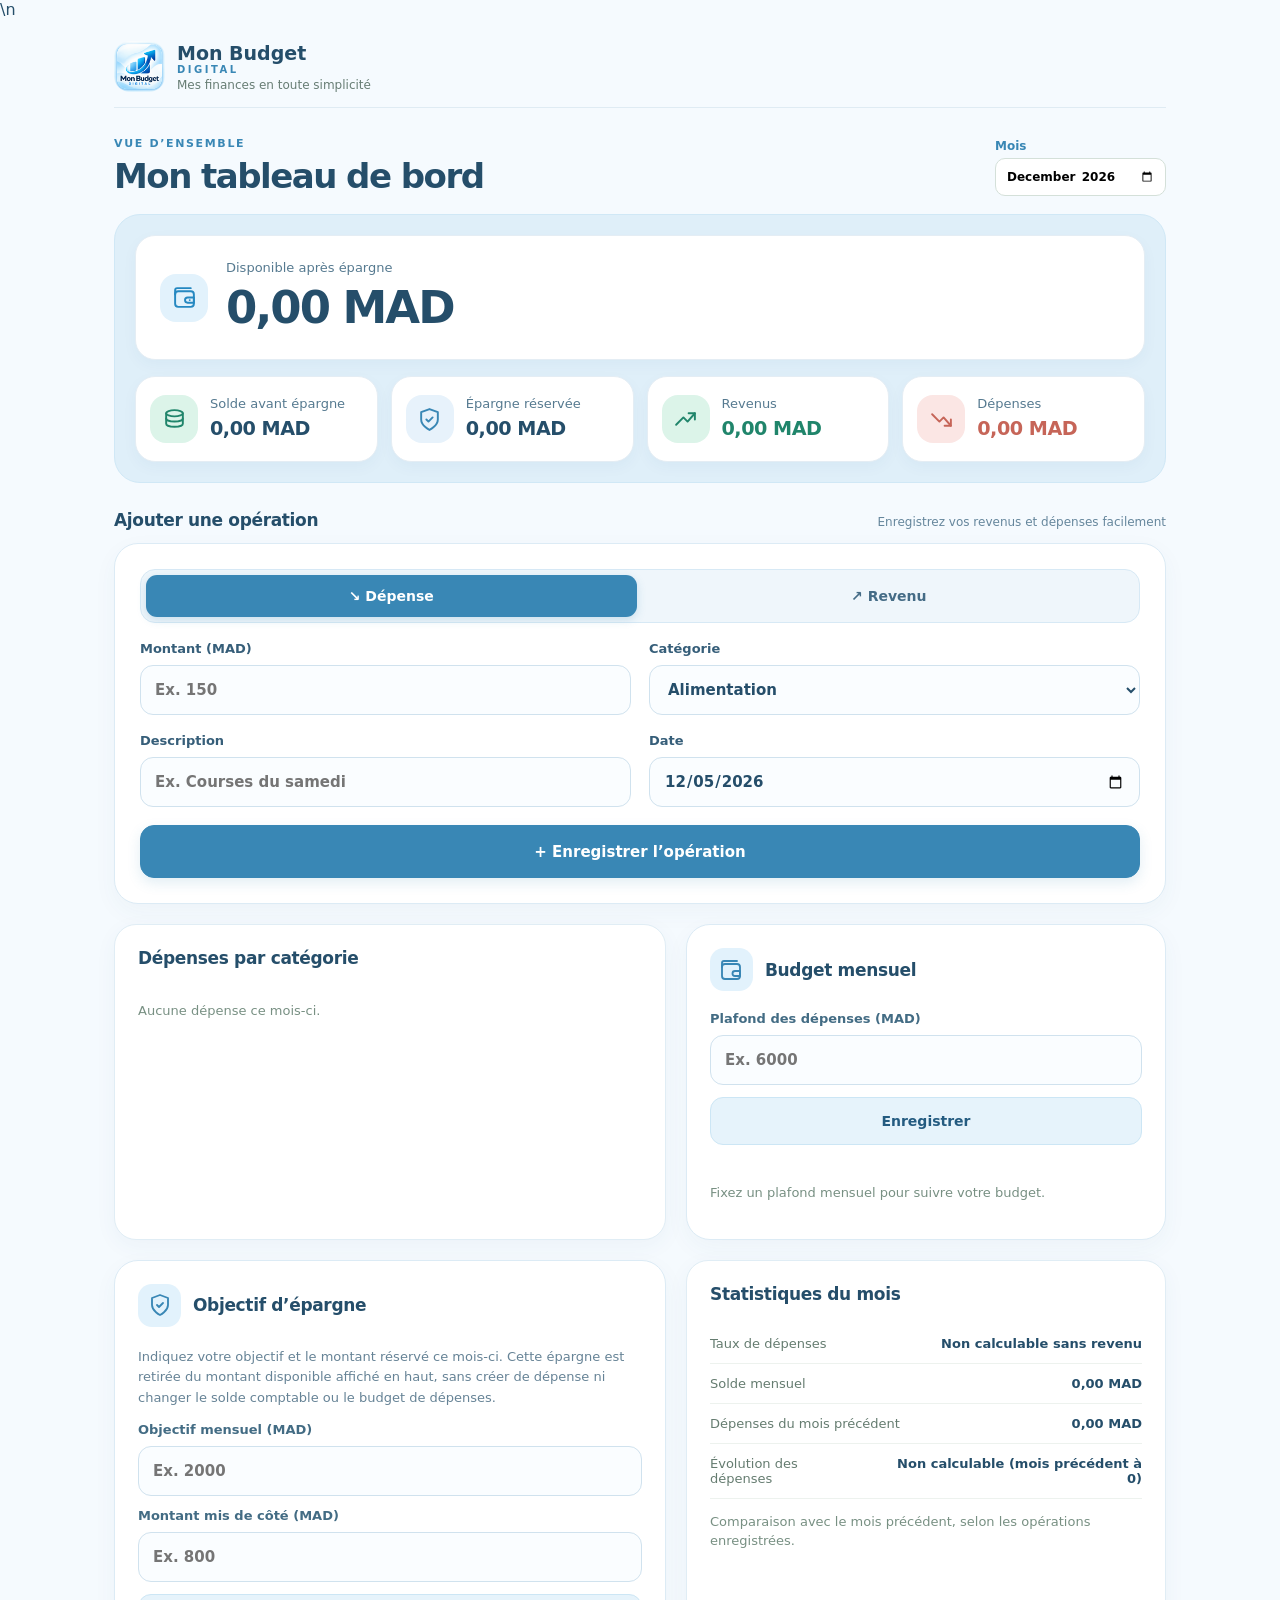
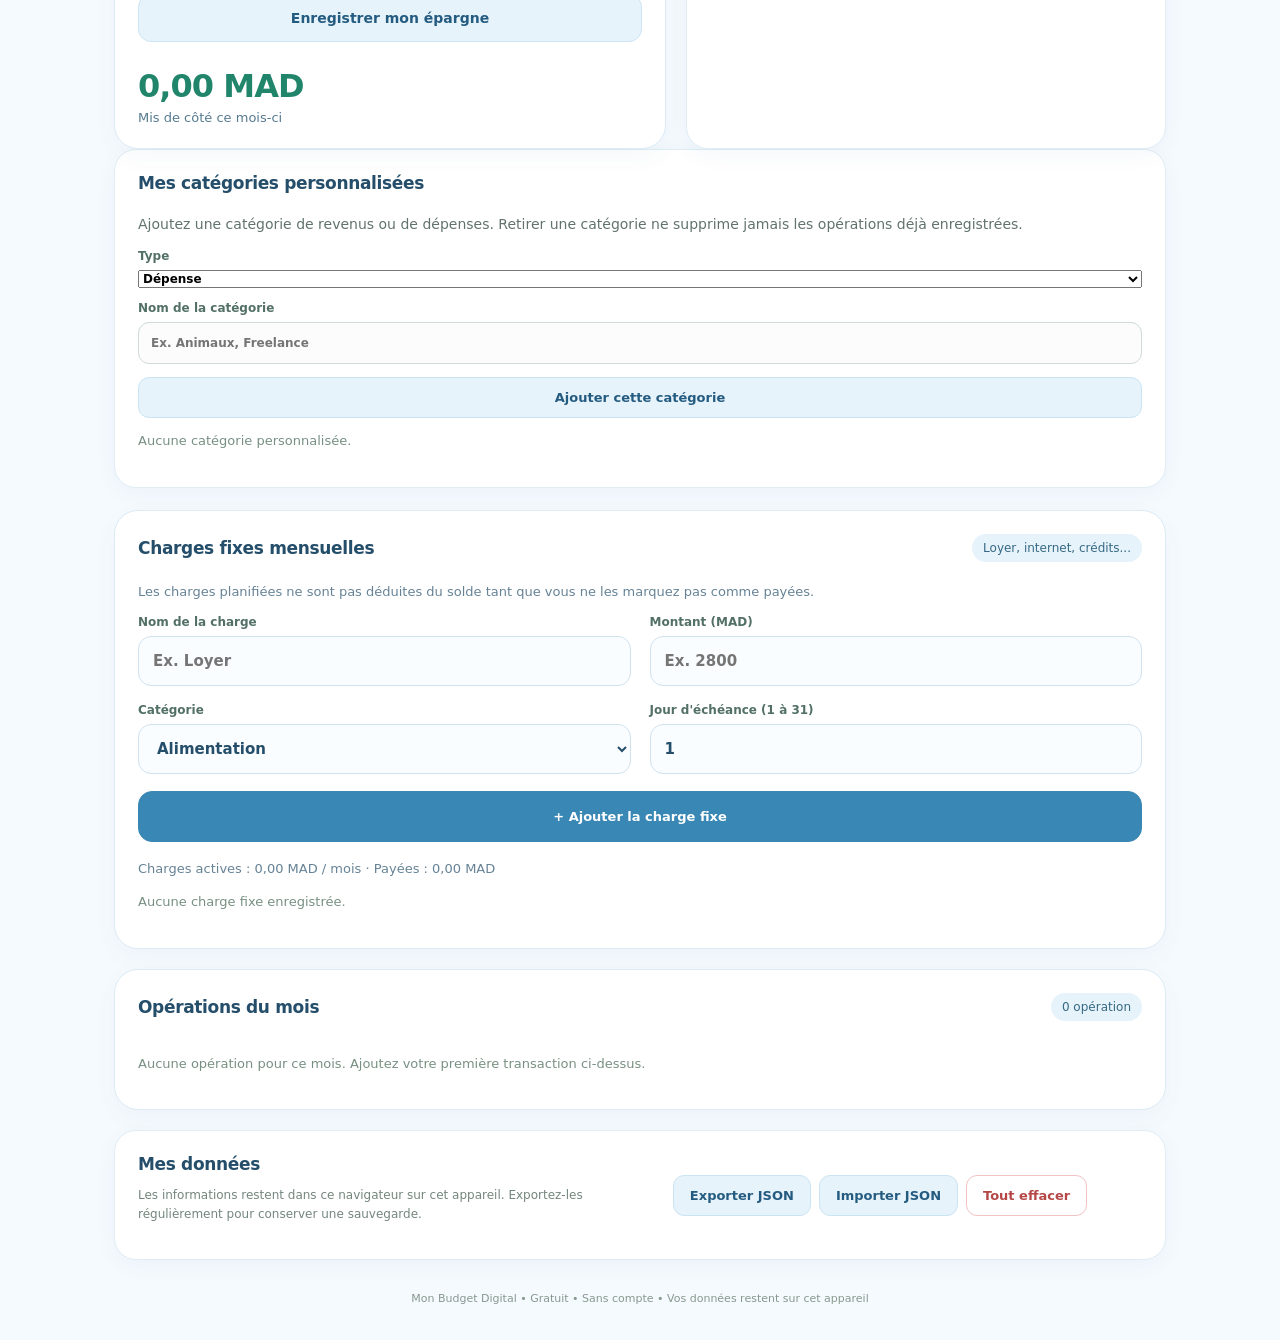
==== commit f2f43499: "Add read-only Copilot panel to official interface" ====
--- a/index.html
+++ b/index.html
@@ -16,7 +16,7 @@
   <link rel="apple-touch-icon" href="./icons/apple-touch-icon.png?v=4">
   <link rel="stylesheet" href="./styles.css?v=1.6.8">
   <title>Mon Budget Digital — finances personnelles v1.6</title>
-  <script src="./app.js?v=1.6.8" defer></script>
+  <script src="./copilot.js?v=1.8.0" defer></script>\n  <script src="./app.js?v=1.6.8" defer></script>
 </head>
 <body>
   <div class="app-shell">
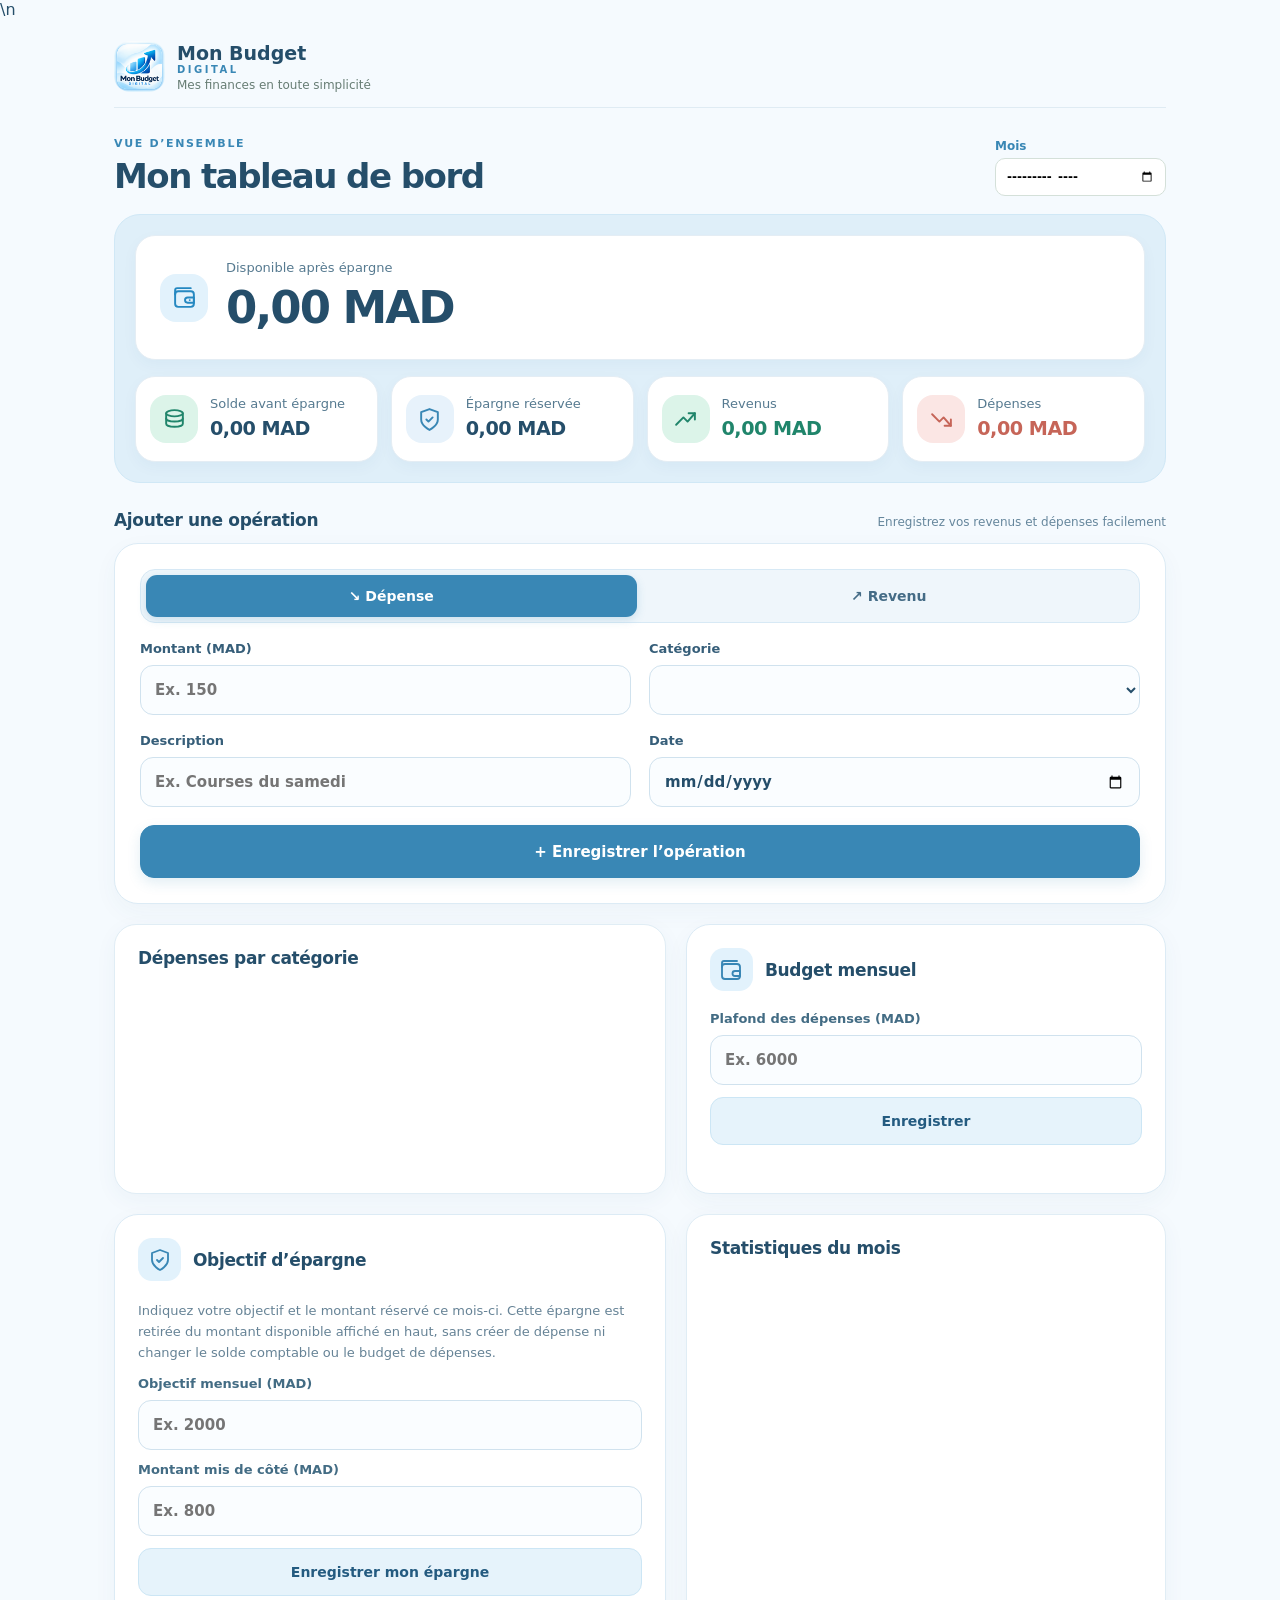
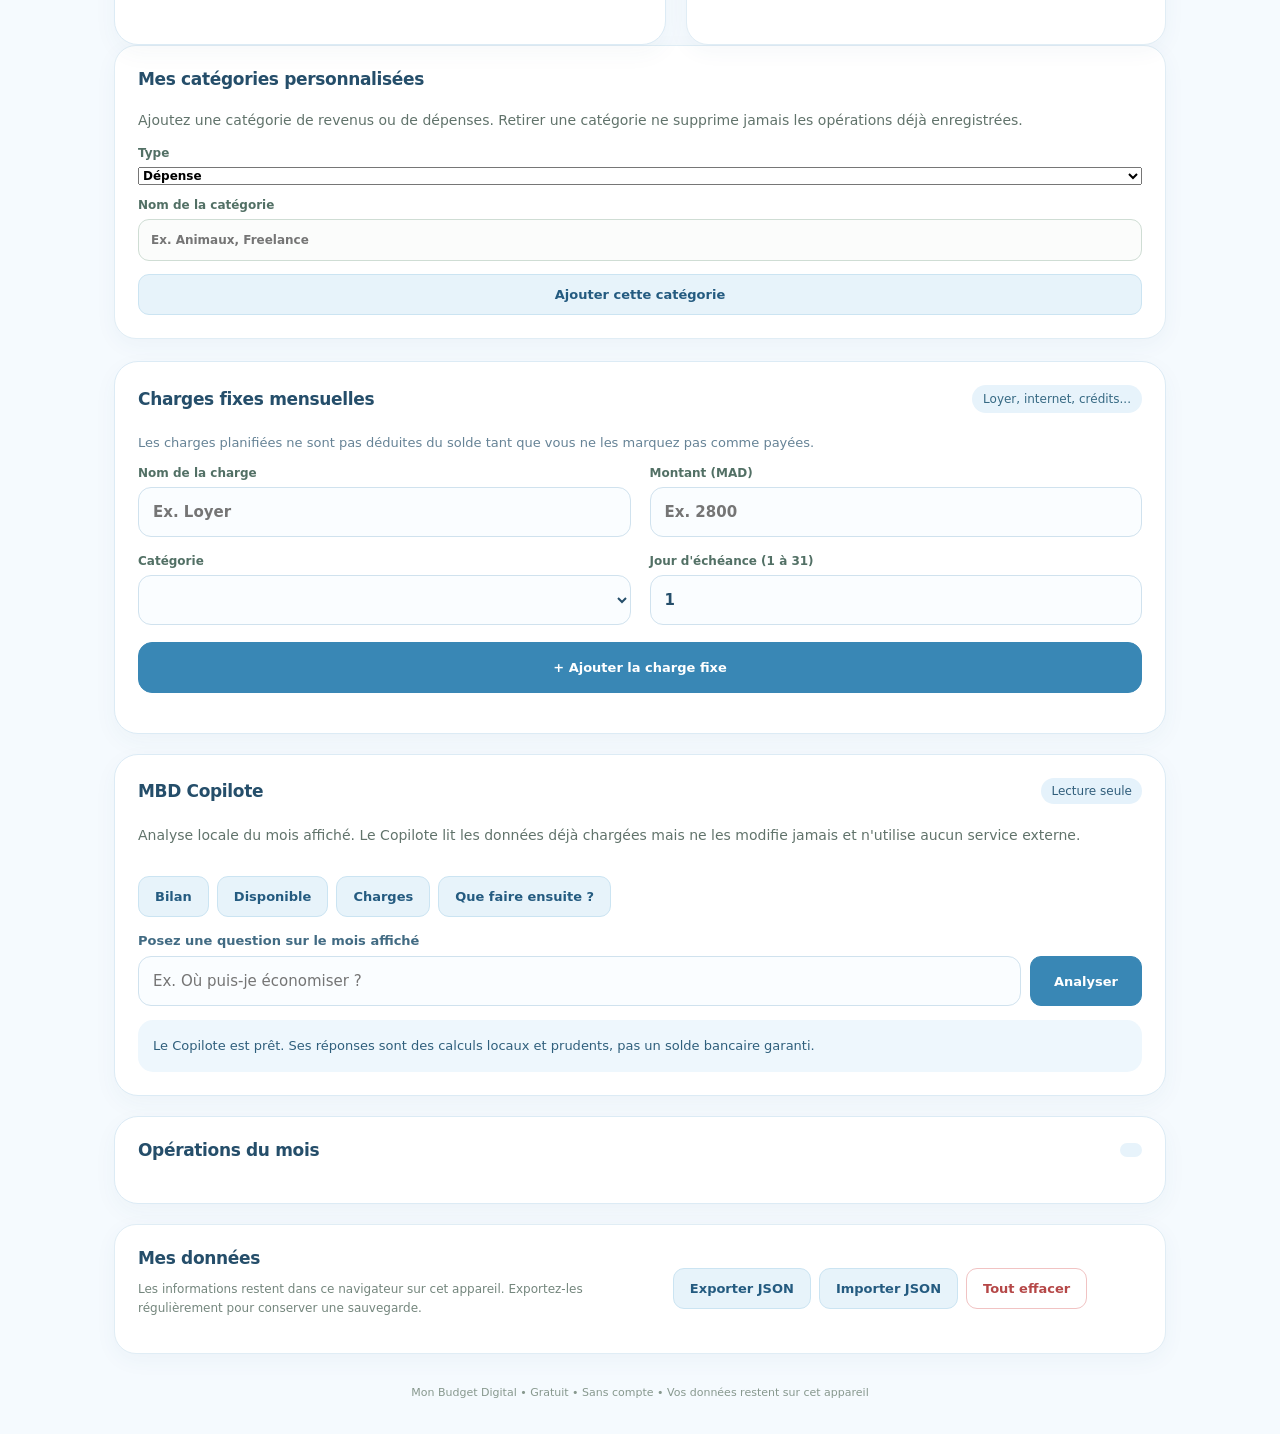
==== commit 8f51069b: "Fix missing Copilot panel and refresh assets" ====
--- a/index.html
+++ b/index.html
@@ -14,9 +14,9 @@
   <link rel="manifest" href="./manifest.webmanifest?v=4">
   <link rel="icon" type="image/svg+xml" href="./icons/icon-192.png?v=4">
   <link rel="apple-touch-icon" href="./icons/apple-touch-icon.png?v=4">
-  <link rel="stylesheet" href="./styles.css?v=1.6.8">
+  <link rel="stylesheet" href="./styles.css?v=1.8.0">
   <title>Mon Budget Digital — finances personnelles v1.6</title>
-  <script src="./copilot.js?v=1.8.0" defer></script>\n  <script src="./app.js?v=1.6.8" defer></script>
+  <script src="./copilot.js?v=1.8.0" defer></script>\n  <script src="./app.js?v=1.8.0" defer></script>
 </head>
 <body>
   <div class="app-shell">
@@ -89,6 +89,22 @@
         <p id="recurringMessage" role="status" aria-live="polite"></p>
         <div id="recurringList" class="recurring-list"></div>
       </section>
+      <section class="panel copilot-panel" aria-label="MBD Copilote">
+        <div class="section-title compact"><h2>MBD Copilote</h2><span class="count">Lecture seule</span></div>
+        <p class="recurring-help">Analyse locale du mois affiché. Le Copilote lit les données déjà chargées mais ne les modifie jamais et n'utilise aucun service externe.</p>
+        <div id="copilotAlerts" class="copilot-alerts" aria-live="polite"></div>
+        <div class="copilot-quick-actions" role="group" aria-label="Questions rapides">
+          <button class="secondary" type="button" data-copilot-question="Fais-moi un bilan du mois">Bilan</button>
+          <button class="secondary" type="button" data-copilot-question="Combien puis-je dépenser ?">Disponible</button>
+          <button class="secondary" type="button" data-copilot-question="Quelles charges restent ?">Charges</button>
+          <button class="secondary" type="button" data-copilot-question="Que dois-je faire ensuite ?">Que faire ensuite ?</button>
+        </div>
+        <form id="copilotForm" class="copilot-form">
+          <label for="copilotInput">Posez une question sur le mois affiché</label>
+          <div class="copilot-entry"><input id="copilotInput" type="text" maxlength="180" autocomplete="off" placeholder="Ex. Où puis-je économiser ?"><button class="primary" type="submit">Analyser</button></div>
+        </form>
+        <div id="copilotResponse" class="copilot-response" aria-live="polite">Le Copilote est prêt. Ses réponses sont des calculs locaux et prudents, pas un solde bancaire garanti.</div>
+      </section>
       <section class="panel transactions-panel mbd-list-panel"><div class="section-title compact"><h2>Opérations du mois</h2><span id="count" class="count"></span></div>
         <div id="transactions" class="transactions"></div>
       </section>
--- a/styles.css
+++ b/styles.css
@@ -36,3 +36,17 @@
 .mbd-list-panel .transaction .txn-value{display:block!important;width:100%!important;max-width:100%!important;min-width:0!important;grid-area:amount!important;grid-column:1 / -1!important;grid-row:2!important;justify-self:stretch!important;align-self:start!important;white-space:nowrap!important;word-break:normal!important;overflow-wrap:normal!important;font-size:clamp(16px,4.5vw,21px)!important;line-height:1.35!important;letter-spacing:normal!important;}
 .mbd-list-panel .transaction .txn-actions{grid-area:actions!important;grid-column:1 / -1!important;grid-row:3!important;}
 @media(max-width:680px){.mbd-list-panel .transaction .txn-value{font-size:clamp(16px,4.5vw,20px)!important;}}
+
+/* v1.8 safe integration — read-only Copilot */
+.copilot-panel{margin-top:20px;background:#fff;border:1px solid #dcebf5;border-radius:24px;box-shadow:0 8px 24px #24577c0b}
+.copilot-alerts{display:grid;gap:9px;margin:4px 0 16px}
+.copilot-alert{border-radius:13px;padding:12px 14px;font-size:13px;line-height:1.5;border:1px solid #dcebf5;background:#f7fbfe;color:#365f79}
+.copilot-alert.ok{background:#f1fbf7;border-color:#d4ebdf;color:#27664f}
+.copilot-alert.warning{background:#fff9ed;border-color:#f2dfb6;color:#7a5b1f}
+.copilot-alert.danger{background:#fff3f1;border-color:#f0d0cb;color:#985149}
+.copilot-alert.info{background:#f2f8fc;border-color:#d8e9f4;color:#416d88}
+.copilot-quick-actions{display:flex;flex-wrap:wrap;gap:8px;margin-bottom:16px}
+.copilot-form{display:grid;gap:8px}.copilot-form label{font-size:13px;font-weight:700;color:#426b83}
+.copilot-entry{display:grid;grid-template-columns:minmax(0,1fr) auto;gap:9px}.copilot-entry input{min-width:0;min-height:50px;border:1px solid #d0e2ee;border-radius:13px;background:#fafdff;color:#254e6a;padding:13px 14px;font-size:15px}.copilot-entry .primary{grid-column:auto;min-width:112px}
+.copilot-response{margin-top:14px;padding:15px;border-radius:15px;background:#eef7fd;color:#2f5f7c;line-height:1.65;font-size:13px;white-space:pre-line}
+@media(max-width:680px){.copilot-entry{grid-template-columns:1fr}.copilot-entry .primary{width:100%}.copilot-quick-actions{display:grid;grid-template-columns:repeat(2,minmax(0,1fr))}.copilot-quick-actions button{width:100%}}
